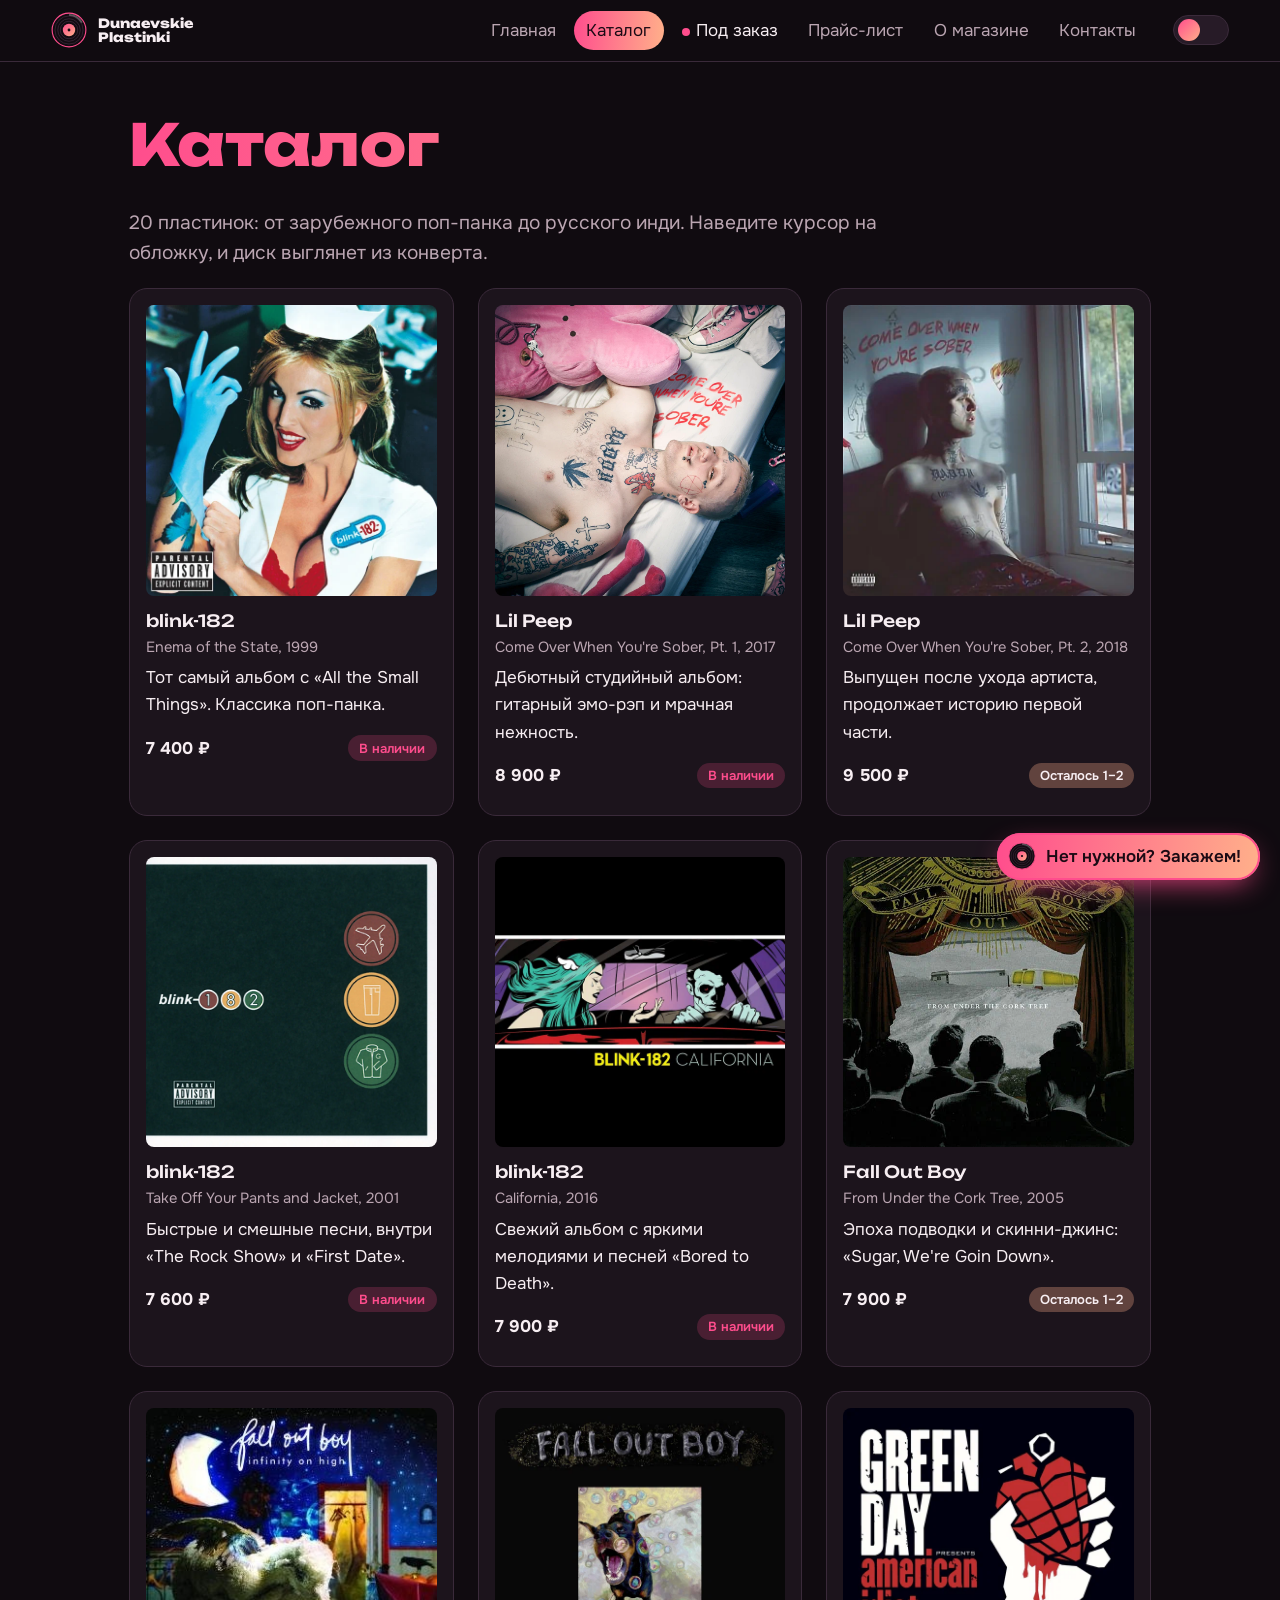
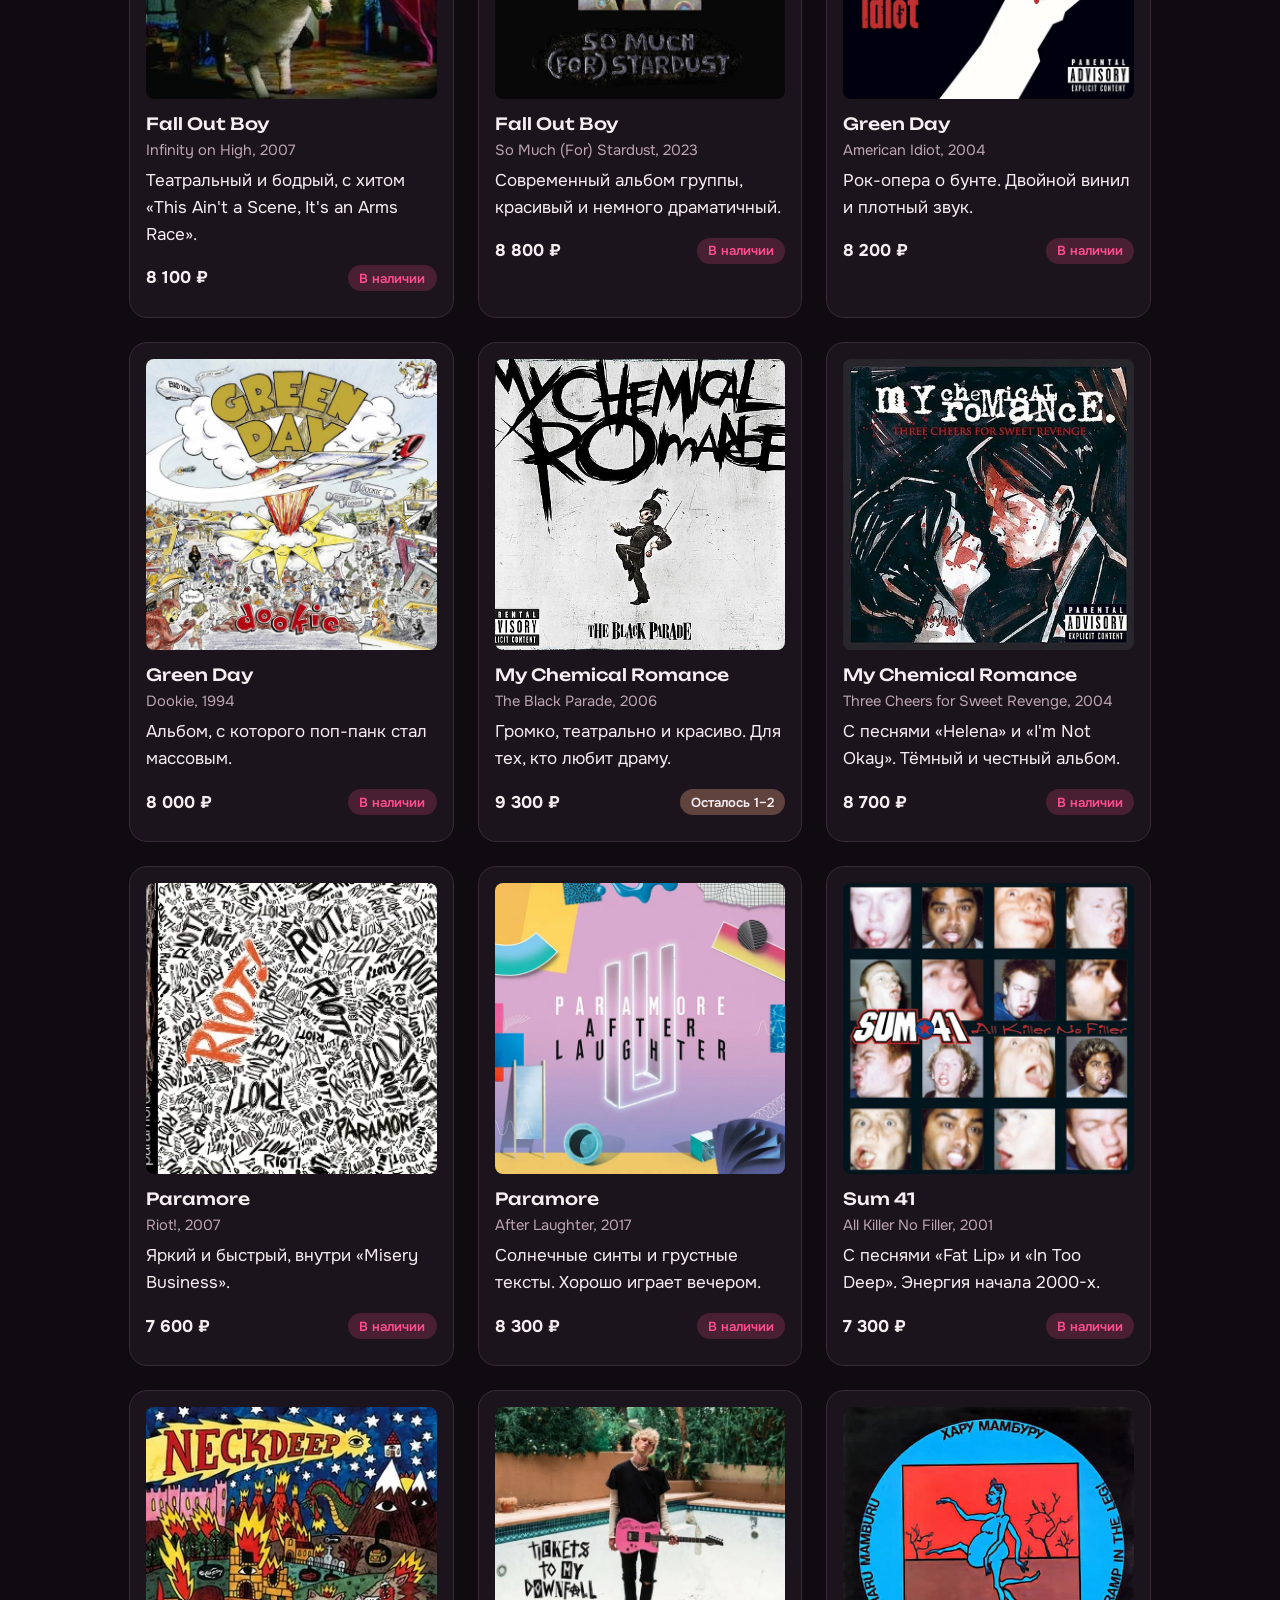
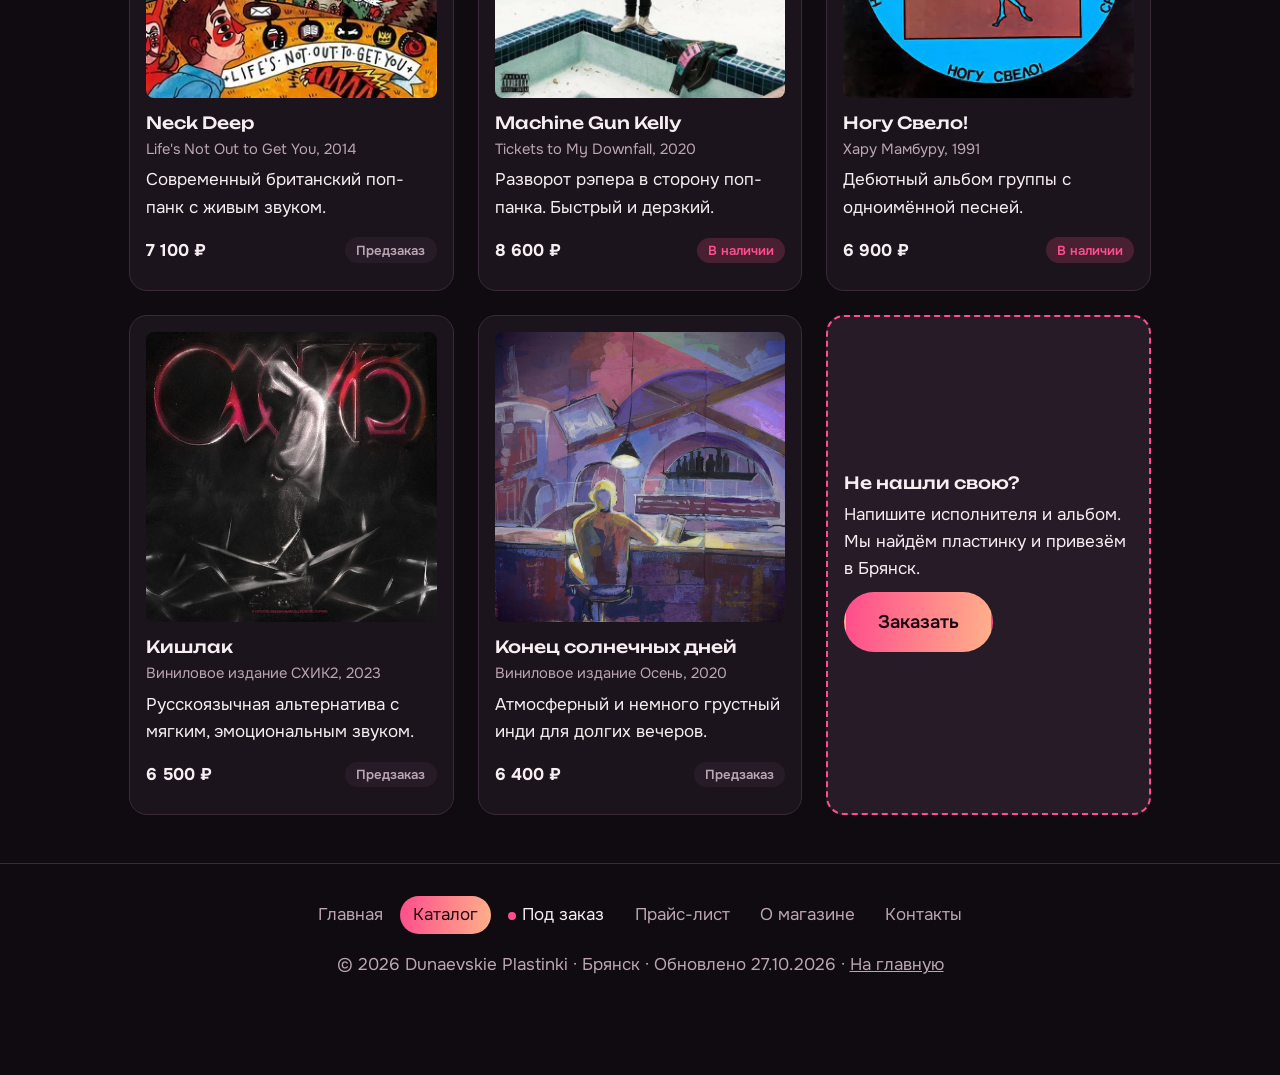
==== index.html @ 190e598a "первый" ====
<!DOCTYPE html>
<html lang="ru">
<head>
    <meta charset="UTF-8">
    <meta name="viewport" content="width=device-width, initial-scale=1.0">
    <title>Каталог · Dunaevskie Plastinki</title>
    <meta name="description" content="Dunaevskie Plastinki: магазин виниловых пластинок в Брянске. Поп-панк, эмо, русский рок и инди. Достанем любую пластинку под заказ.">
    <link rel="icon" href="favicon.svg" type="image/svg+xml">
    <link rel="alternate icon" href="favicon.ico">
    <link rel="preconnect" href="https://fonts.googleapis.com">
    <link rel="preconnect" href="https://fonts.gstatic.com" crossorigin>
    <link href="https://fonts.googleapis.com/css2?family=Onest:wght@400;600&family=Unbounded:wght@500;800&display=swap" rel="stylesheet">
    <link rel="stylesheet" href="style.css">
</head>
<body>

    <!-- Шапка сайта -->
    <header class="header">
        <a class="logo" href="index.html">
            <img class="logo-disc" src="favicon.svg" alt="" width="36" height="36">
            <span>Dunaevskie<br>Plastinki</span>
        </a>
        <nav>
            <ul class="menu">
            <li><a href="index.html">Главная</a></li>
            <li><a href="catalog.html" aria-current="page">Каталог</a></li>
            <li class="hot"><a href="order.html">Под заказ</a></li>
            <li><a href="price.html">Прайс-лист</a></li>
            <li><a href="about.html">О магазине</a></li>
            <li><a href="contacts.html">Контакты</a></li>
            </ul>
        </nav>
        <!-- Переключатель темы (чистый CSS, без JavaScript) -->
        <div class="toggle" title="Сменить тему">
            <input type="checkbox" id="theme" aria-label="Светлая тема">
            <label for="theme"></label>
        </div>
    </header>

    <main>
        <section>
            <h1 class="grad">Каталог</h1>
            <p class="lead">20 пластинок: от зарубежного поп-панка до русского инди. Наведите курсор на обложку, и диск выглянет из конверта.</p>
            <div class="grid">
                
                                <!-- 1. ПЕРВАЯ КАРТОЧКА (blink-182) -->
                <article class="card">
                    <div class="cover-img">
                        <!-- Путь: папка images, файл blink182.webp -->
                        <img src="images/blink182.webp" alt="blink-182 — Enema of the State">
                    </div>
                    <h3>blink-182</h3>
                    <p class="album">Enema of the State, 1999</p>
                    <p>Тот самый альбом с «All the Small Things». Классика поп-панка.</p>
                    <p class="buy">
                        <strong>7 400 ₽</strong>
                        <span class="tag in">В наличии</span>
                    </p>
                </article>

                <!-- 2. ВТОРАЯ КАРТОЧКА (Lil Peep Pt.1) -->
                <article class="card">
                    <div class="cover-img">
                        <!-- ВНИМАНИЕ: здесь пробел и заглавная буква, как у вас в папке -->
                        <img src="images/Lil Peep1.webp" alt="Lil Peep — Come Over When You're Sober, Pt. 1">
                    </div>
                    <h3>Lil Peep</h3>
                    <p class="album">Come Over When You're Sober, Pt. 1, 2017</p>
                    <p>Дебютный студийный альбом: гитарный эмо-рэп и мрачная нежность.</p>
                    <p class="buy">
                        <strong>8 900 ₽</strong>
                        <span class="tag in">В наличии</span>
                    </p>
                </article>

                <!-- 3. ТРЕТЬЯ КАРТОЧКА (Lil Peep Pt.2) -->
                <article class="card">
                    <div class="cover-img">
                        <img src="images/lilpeep2.webp" alt="Lil Peep — Come Over When You're Sober, Pt. 2">
                    </div>
                    <h3>Lil Peep</h3>
                    <p class="album">Come Over When You're Sober, Pt. 2, 2018</p>
                    <p>Выпущен после ухода артиста, продолжает историю первой части.</p>
                    <p class="buy">
                        <strong>9 500 ₽</strong>
                        <span class="tag few">Осталось 1–2</span>
                    </p>
                </article>

                <!-- 4. ОСТАЛЬНЫЕ КАРТОЧКИ (Оставляем градиенты) -->
                <article class="card">
                    <div class="cover-img">
                        <img src="images/orig.webp" alt="blink-182 — Take Off Your Pants and Jacket">
                    </div>
                    <h3>blink-182</h3>
                    <p class="album">Take Off Your Pants and Jacket, 2001</p>
                    <p>Быстрые и смешные песни, внутри «The Rock Show» и «First Date».</p>
                    <p class="buy">
                        <strong>7 600 ₽</strong>
                        <span class="tag in">В наличии</span>
                    </p>
                </article>
                <article class="card">
                    <div class="cover-img">
                        <img src="images/hah.webp" alt="blink-182 — California">
                    </div>
                    <h3>blink-182</h3>
                    <p class="album">California, 2016</p>
                    <p>Свежий альбом с яркими мелодиями и песней «Bored to Death».</p>
                    <p class="buy">
                        <strong>7 900 ₽</strong>
                        <span class="tag in">В наличии</span>
                    </p>
                </article>
                <article class="card">
                    <div class="cover-img">
                        <img src="images/haha.webp" alt="Fall Out Boy — From Under the Cork Tree">
                    </div>
                    <h3>Fall Out Boy</h3>
                    <p class="album">From Under the Cork Tree, 2005</p>
                    <p>Эпоха подводки и скинни-джинс: «Sugar, We're Goin Down».</p>
                    <p class="buy">
                        <strong>7 900 ₽</strong>
                        <span class="tag few">Осталось 1–2</span>
                    </p>
                </article>
                <article class="card">
                    <div class="cover-img">
                        <img src="images/Fall_Out_Boy_-_Infinity_On_High.jpg" alt="Fall Out Boy — Infinity on High">
                    </div>
                    <h3>Fall Out Boy</h3>
                    <p class="album">Infinity on High, 2007</p>
                    <p>Театральный и бодрый, с хитом «This Ain't a Scene, It's an Arms Race».</p>
                    <p class="buy">
                        <strong>8 100 ₽</strong>
                        <span class="tag in">В наличии</span>
                    </p>
                </article>
                <article class="card">
                    <div class="cover-img">
                        <img src="images/hahah.webp" alt="Fall Out Boy — So Much (For) Stardust">
                    </div>
                    <h3>Fall Out Boy</h3>
                    <p class="album">So Much (For) Stardust, 2023</p>
                    <p>Современный альбом группы, красивый и немного драматичный.</p>
                    <p class="buy">
                        <strong>8 800 ₽</strong>
                        <span class="tag in">В наличии</span>
                    </p>
                </article>
                <article class="card">
                    <div class="cover-img">
                        <img src="images/hahaha.webp" alt="Green Day — American Idiot">
                    </div>
                    <h3>Green Day</h3>
                    <p class="album">American Idiot, 2004</p>
                    <p>Рок-опера о бунте. Двойной винил и плотный звук.</p>
                    <p class="buy">
                        <strong>8 200 ₽</strong>
                        <span class="tag in">В наличии</span>
                    </p>
                </article>
                <article class="card">
                    <div class="cover-img">
                        <img src="images/hahahah.webp" alt="Green Day — Dookie">
                    </div>
                    <h3>Green Day</h3>
                    <p class="album">Dookie, 1994</p>
                    <p>Альбом, с которого поп-панк стал массовым.</p>
                    <p class="buy">
                        <strong>8 000 ₽</strong>
                        <span class="tag in">В наличии</span>
                    </p>
                </article>
                <article class="card">
                    <div class="cover-img">
                        <img src="images/111.webp" alt="My Chemical Romance — The Black Parade">
                    </div>
                    <h3>My Chemical Romance</h3>
                    <p class="album">The Black Parade, 2006</p>
                    <p>Громко, театрально и красиво. Для тех, кто любит драму.</p>
                    <p class="buy">
                        <strong>9 300 ₽</strong>
                        <span class="tag few">Осталось 1–2</span>
                    </p>
                </article>
                <article class="card">
                    <div class="cover-img">
                        <img src="images/222.webp" alt="My Chemical Romance — Three Cheers for Sweet Revenge">
                    </div>
                    <h3>My Chemical Romance</h3>
                    <p class="album">Three Cheers for Sweet Revenge, 2004</p>
                    <p>С песнями «Helena» и «I'm Not Okay». Тёмный и честный альбом.</p>
                    <p class="buy">
                        <strong>8 700 ₽</strong>
                        <span class="tag in">В наличии</span>
                    </p>
                </article>
                <article class="card">
                    <div class="cover-img">
                        <img src="images/333.webp" alt="Paramore — Riot!">
                    </div>
                    <h3>Paramore</h3>
                    <p class="album">Riot!, 2007</p>
                    <p>Яркий и быстрый, внутри «Misery Business».</p>
                    <p class="buy">
                        <strong>7 600 ₽</strong>
                        <span class="tag in">В наличии</span>
                    </p>
                </article>
                <article class="card">
                    <div class="cover-img">
                        <img src="images/444.webp" alt="Paramore — After Laughter">
                    </div>
                    <h3>Paramore</h3>
                    <p class="album">After Laughter, 2017</p>
                    <p>Солнечные синты и грустные тексты. Хорошо играет вечером.</p>
                    <p class="buy">
                        <strong>8 300 ₽</strong>
                        <span class="tag in">В наличии</span>
                    </p>
                </article>
                <article class="card">
                    <div class="cover-img">
                        <img src="images/555.webp" alt="Sum 41 — All Killer No Filler">
                    </div>
                    <h3>Sum 41</h3>
                    <p class="album">All Killer No Filler, 2001</p>
                    <p>С песнями «Fat Lip» и «In Too Deep». Энергия начала 2000-х.</p>
                    <p class="buy">
                        <strong>7 300 ₽</strong>
                        <span class="tag in">В наличии</span>
                    </p>
                </article>
                <article class="card">
                    <div class="cover-img">
                        <img src="images/777.webp" alt="Neck Deep — Life's Not Out to Get You">
                    </div>
                    <h3>Neck Deep</h3>
                    <p class="album">Life's Not Out to Get You, 2014</p>
                    <p>Современный британский поп-панк с живым звуком.</p>
                    <p class="buy">
                        <strong>7 100 ₽</strong>
                        <span class="tag pre">Предзаказ</span>
                    </p>
                </article>
                <article class="card">
                    <div class="cover-img">
                        <img src="images/666.webp" alt="Machine Gun Kelly — Tickets to My Downfall">
                    </div>
                    <h3>Machine Gun Kelly</h3>
                    <p class="album">Tickets to My Downfall, 2020</p>
                    <p>Разворот рэпера в сторону поп-панка. Быстрый и дерзкий.</p>
                    <p class="buy">
                        <strong>8 600 ₽</strong>
                        <span class="tag in">В наличии</span>
                    </p>
                </article>
                <article class="card">
                    <div class="cover-img">
                        <img src="images/888.webp" alt="Ногу Свело! — Хару Мамбуру">
                    </div>
                    <h3>Ногу Свело!</h3>
                    <p class="album">Хару Мамбуру, 1991</p>
                    <p>Дебютный альбом группы с одноимённой песней.</p>
                    <p class="buy">
                        <strong>6 900 ₽</strong>
                        <span class="tag in">В наличии</span>
                    </p>
                </article>
                <article class="card">
                    <div class="cover-img">
                        <img src="images/kishlak_-_shik2.jpg" alt="Кишлак — Виниловое издание">
                    </div>
                    <h3>Кишлак</h3>
                    <p class="album">Виниловое издание СХИК2, 2023</p>
                    <p>Русскоязычная альтернатива с мягким, эмоциональным звуком.</p>
                    <p class="buy">
                        <strong>6 500 ₽</strong>
                        <span class="tag pre">Предзаказ</span>
                    </p>
                </article>
                <article class="card">
                    <div class="cover-img">
                        <img src="images/осень.webp" alt="Конец солнечных дней — Виниловое издание">
                    </div>
                    <h3>Конец солнечных дней</h3>
                    <p class="album">Виниловое издание Осень, 2020</p>
                    <p>Атмосферный и немного грустный инди для долгих вечеров.</p>
                    <p class="buy">
                        <strong>6 400 ₽</strong>
                        <span class="tag pre">Предзаказ</span>
                    </p>
                </article>
                <!-- Карточка-приглашение заказать -->
                <article class="card card-order">
                    <h3>Не нашли свою?</h3>
                    <p>Напишите исполнителя и альбом. Мы найдём пластинку и привезём в Брянск.</p>
                    <p><a class="btn-big" href="order.html">Заказать</a></p>
                </article>
            </div>
        </section>
    </main>

    <!-- Подвал сайта -->
    <footer class="footer">
        <nav>
            <ul class="menu">
            <li><a href="index.html">Главная</a></li>
            <li><a href="catalog.html" aria-current="page">Каталог</a></li>
            <li class="hot"><a href="order.html">Под заказ</a></li>
            <li><a href="price.html">Прайс-лист</a></li>
            <li><a href="about.html">О магазине</a></li>
            <li><a href="contacts.html">Контакты</a></li>
            </ul>
        </nav>
        <p>© 2026 Dunaevskie Plastinki · Брянск · Обновлено 27.10.2026 · <a href="index.html">На главную</a></p>
    </footer>

    <!-- Плавающая кнопка: видна на каждой странице -->
    <a class="fab" href="order.html">
        <img src="favicon.svg" alt="" width="28" height="28">
        <span>Нет нужной? Закажем!</span>
    </a>

</body>
</html>
---- style.css ----
/* =====================================================
   Dunaevskie Plastinki — общие стили для всех страниц
   ===================================================== */

/* ---------- Цвета ---------- */
/* Тёмная тема (по умолчанию) */
body {
  --bg: #100b10;
  --surface: #1c141c;
  --surface2: #271b27;
  --text: #f7eef2;
  --muted: #bba6b2;
  --pink: #ff4d8d;
  --peach: #ffb08a;
  --line: #3a2a3a;
  --ink: #1b0a14;        /* тёмный текст на розово-персиковых кнопках */
}

/* Светлая тема: включается, когда нажат переключатель #theme */
body:has(#theme:checked) {
  --bg: #fff3ec;
  --surface: #ffffff;
  --surface2: #ffe3d6;
  --text: #2b1420;
  --muted: #7a5a68;
  --pink: #d9246b;
  --peach: #ff8a5c;
  --line: #f0cfc0;
}

/* ---------- Основа ---------- */
* {
  box-sizing: border-box;
}

body {
  margin: 0;
  background-color: var(--bg);
  color: var(--text);
  font: 400 17px/1.6 Onest, Arial, sans-serif;
  transition: background-color 0.4s, color 0.4s;
}

a {
  color: inherit;
}

h1, h2, h3 {
  font-family: Unbounded, Arial, sans-serif;
  line-height: 1.2;
}

h1 {
  font-size: clamp(2rem, 6vw, 3.6rem);
  font-weight: 800;
  margin: 0 0 0.5em;
}

h2 {
  font-size: clamp(1.4rem, 3vw, 2rem);
  font-weight: 500;
  margin: 0 0 1em;
}

h3 {
  font-size: 1.05rem;
  font-weight: 500;
  margin: 0.8em 0 0.2em;
}

main {
  max-width: 1150px;
  margin: 0 auto;
  padding: 0 5vw;
}

section {
  padding: 3rem 0;
}

.lead {
  font-size: 1.2rem;
  color: var(--muted);
  max-width: 60ch;
}

/* Заголовок с розово-персиковым градиентом */
.grad {
  background: linear-gradient(95deg, var(--pink), var(--peach));
  -webkit-background-clip: text;
  background-clip: text;
  color: transparent;
}

:focus-visible {
  outline: 3px solid var(--peach);
  outline-offset: 3px;
}

/* ---------- Шапка ---------- */
.header {
  position: sticky;
  top: 0;
  z-index: 5;
  display: flex;
  align-items: center;
  gap: 1.5rem;
  padding: 0.7rem 4vw;
  background-color: var(--bg);
  border-bottom: 1px solid var(--line);
}

.logo {
  display: flex;
  align-items: center;
  gap: 0.7rem;
  text-decoration: none;
  font-family: Unbounded, Arial, sans-serif;
  font-weight: 800;
  font-size: 0.8rem;
  line-height: 1.15;
}

.logo-disc {
  animation: spin 6s linear infinite;
}

/* ---------- Меню ---------- */
.header nav {
  margin-left: auto;
}

.menu {
  display: flex;
  flex-wrap: wrap;
  gap: 0.3rem;
  margin: 0;
  padding: 0;
  list-style: none;
}

.menu a {
  display: block;
  padding: 0.35rem 0.8rem;
  border-radius: 99px;
  color: var(--muted);
  text-decoration: none;
  transition: 0.25s;
}

.menu a:hover,
.menu a[aria-current] {
  color: var(--ink);
  background: linear-gradient(95deg, var(--pink), var(--peach));
}

/* Пункт «Под заказ» с мигающей точкой */
.menu .hot a {
  color: var(--text);
}

.menu .hot a::before {
  content: "";
  display: inline-block;
  width: 8px;
  height: 8px;
  margin-right: 6px;
  border-radius: 50%;
  background-color: var(--pink);
  animation: blink 1.2s ease-in-out infinite;
}

/* ---------- Переключатель темы ---------- */
.toggle {
  position: relative;
  width: 56px;
  height: 30px;
  flex: none;
}

.toggle input {
  position: absolute;
  top: 0;
  left: 0;
  width: 100%;
  height: 100%;
  margin: 0;
  z-index: 2;
  opacity: 0;
  cursor: pointer;
}

.toggle label {
  position: absolute;
  top: 0;
  right: 0;
  bottom: 0;
  left: 0;
  border-radius: 99px;
  background-color: var(--surface2);
  border: 1px solid var(--line);
}

.toggle label::after {
  content: "";
  position: absolute;
  top: 3px;
  left: 4px;
  width: 22px;
  height: 22px;
  border-radius: 50%;
  background: linear-gradient(135deg, var(--pink), var(--peach));
  transition: transform 0.35s cubic-bezier(0.5, 1.6, 0.5, 1);
}

.toggle input:checked + label::after {
  transform: translateX(24px);
}

.toggle input:focus-visible + label {
  outline: 3px solid var(--peach);
  outline-offset: 3px;
}

/* ---------- Кнопки ---------- */
.btn,
.btn-big,
.btn-line {
  position: relative;
  display: inline-block;
  overflow: hidden;
  padding: 0.75rem 1.4rem;
  border: 2px solid transparent;
  border-radius: 99px;
  font: 600 1rem Onest, Arial, sans-serif;
  text-decoration: none;
  cursor: pointer;
  transition: transform 0.2s, box-shadow 0.2s;
}

.btn,
.btn-big {
  background: linear-gradient(95deg, var(--pink), var(--peach));
  color: var(--ink);
}

.btn:hover,
.btn-big:hover {
  transform: translateY(-3px) rotate(-1deg);
  box-shadow: 0 10px 25px -8px var(--pink);
}

.btn:active,
.btn-big:active {
  transform: scale(0.94);
}

.btn.ghost {
  background: none;
  border-color: var(--pink);
  color: var(--text);
}

/* Большая кнопка: блик пробегает по ней */
.btn-big {
  padding: 1rem 2rem;
  font-size: 1.15rem;
}

.btn-big::after {
  content: "";
  position: absolute;
  top: 0;
  left: -80%;
  width: 50%;
  height: 100%;
  background: linear-gradient(100deg, transparent, rgba(255, 255, 255, 0.7), transparent);
  transform: skewX(-20deg);
  animation: shine 3s ease-in-out infinite;
}

.btn-line {
  border-color: var(--ink);
  color: var(--ink);
}

.btn-line:hover {
  background-color: var(--ink);
  color: var(--peach);
  transform: translateY(-3px);
}

/* ---------- Первый экран ---------- */
.hero {
  display: grid;
  grid-template-columns: 1.1fr 0.9fr;
  gap: 2rem;
  align-items: center;
  min-height: 75vh;
}

.record-wrap {
  display: grid;
  place-items: center;
}

/* Крутящаяся пластинка, нарисованная на CSS */
.record {
  position: relative;
  display: grid;
  place-items: center;
  width: min(80vw, 420px);
  aspect-ratio: 1;
  border-radius: 50%;
  background: repeating-radial-gradient(circle, #0b0709 0 3px, #1c1219 4px 5px);
  box-shadow: 0 30px 80px -20px var(--pink);
  animation: spin 8s linear infinite;
}

/* Блики на пластинке */
.record::before {
  content: "";
  position: absolute;
  top: 0;
  right: 0;
  bottom: 0;
  left: 0;
  border-radius: 50%;
  background: conic-gradient(transparent 0 20%, rgba(255, 255, 255, 0.18) 25%, transparent 30% 70%, rgba(255, 255, 255, 0.18) 75%, transparent 80%);
}

/* Этикетка в центре */
.record span {
  position: relative;
  display: grid;
  place-items: center;
  width: 34%;
  aspect-ratio: 1;
  border-radius: 50%;
  background: linear-gradient(135deg, var(--pink), var(--peach));
  color: var(--ink);
  font: 800 0.95rem/1.1 Unbounded, Arial, sans-serif;
  text-align: center;
}

.record span::after {
  content: "";
  position: absolute;
  width: 9%;
  aspect-ratio: 1;
  border-radius: 50%;
  background-color: #0b0709;
}

/* ---------- Бегущая строка ---------- */
.ticker {
  overflow: hidden;
  margin: 0 -5vw;
  padding: 0.9rem 0;
  border-top: 1px solid var(--line);
  border-bottom: 1px solid var(--line);
}

.ticker div {
  display: flex;
  width: max-content;
  animation: slide 30s linear infinite;
}

.ticker:hover div {
  animation-play-state: paused;
}

.ticker span {
  padding: 0 1.5rem;
  font: 800 1.4rem Unbounded, Arial, sans-serif;
  white-space: nowrap;
  color: transparent;
  -webkit-text-stroke: 1px var(--pink);
}

/* ---------- Блок «Закажи любую пластинку» ---------- */
.wanted {
  position: relative;
  overflow: hidden;
  margin: 3rem 0;
  padding: 3rem 2.5rem;
  border-radius: 28px;
  background: linear-gradient(120deg, var(--pink), var(--peach), #ff6f91, var(--pink));
  background-size: 300% 300%;
  color: var(--ink);
  animation: flow 8s ease infinite;
}

/* Две плавающие пластинки на фоне */
.wanted::before,
.wanted::after {
  content: "";
  position: absolute;
  border-radius: 50%;
  background: radial-gradient(circle, var(--peach) 0 14%, #0b0709 15% 100%);
  opacity: 0.85;
}

.wanted::before {
  top: -60px;
  right: -40px;
  width: 260px;
  height: 260px;
  animation: spin 7s linear infinite, float 5s ease-in-out infinite;
}

.wanted::after {
  right: 18%;
  bottom: -90px;
  width: 170px;
  height: 170px;
  animation: spin 5s linear infinite reverse, float 6s ease-in-out infinite reverse;
}

.wanted > * {
  position: relative;
  z-index: 1;
}

.wanted h2 {
  font-size: clamp(1.8rem, 5vw, 3rem);
  font-weight: 800;
  margin-bottom: 0.6em;
}

.wanted-line {
  margin: 0;
  font-weight: 600;
}

/* Меняющийся текст: слова сменяют друг друга */
.rotator {
  height: 1.5em;
  overflow: hidden;
  margin-bottom: 1.5rem;
  font: 800 clamp(1.1rem, 3vw, 1.6rem)/1.5 Unbounded, Arial, sans-serif;
}

.rotator ul {
  margin: 0;
  padding: 0;
  list-style: none;
  animation: rotate 12s ease-in-out infinite;
}

.rotator li {
  height: 1.5em;
  white-space: nowrap;
}

.wanted-buttons {
  display: flex;
  flex-wrap: wrap;
  gap: 1rem;
}

.wanted .btn-big {
  background: var(--ink);
  color: var(--peach);
  animation: wiggle 4s ease-in-out infinite;
}

/* Быстрые кнопки-подсказки */
.quick {
  display: flex;
  flex-wrap: wrap;
  gap: 0.6rem;
  margin: 1.5rem 0 0;
  padding: 0;
  list-style: none;
}

.quick a {
  display: block;
  padding: 0.4rem 1rem;
  border: 2px solid var(--ink);
  border-radius: 99px;
  font-weight: 600;
  text-decoration: none;
  transition: transform 0.2s, background-color 0.2s, color 0.2s;
}

.quick a:hover {
  background-color: var(--ink);
  color: var(--peach);
  transform: translateY(-4px) rotate(-3deg);
}

/* ---------- Карточки ---------- */
.grid {
  display: grid;
  grid-template-columns: repeat(auto-fill, minmax(260px, 1fr));
  gap: 1.5rem;
}

.box,
.card {
  padding: 1.4rem;
  border: 1px solid var(--line);
  border-radius: 18px;
  background-color: var(--surface);
}

.card {
  padding: 1rem 1rem 1.3rem;
  transition: transform 0.3s, border-color 0.3s;
}

.card:hover {
  transform: translateY(-6px) rotate(-0.6deg);
  border-color: var(--pink);
}

.card p {
  margin: 0.3rem 0;
}

.album {
  color: var(--muted);
  font-size: 0.92rem;
}

/* Обложка пластинки с диском, который выезжает */
.cover {
  position: relative;
  z-index: 1;
  display: flex;
  align-items: flex-end;
  aspect-ratio: 1;
  margin-right: 18%;
  padding: 0.8rem;
  border-radius: 10px;
  background: linear-gradient(145deg, var(--c1), var(--c2));
  color: #fff;
  font: 800 1.1rem/1.1 Unbounded, Arial, sans-serif;
  transition: transform 0.4s;
}

.cover span {
  text-shadow: 0 2px 10px rgba(0, 0, 0, 0.5);
}

.cover::after {
  content: "";
  position: absolute;
  z-index: -1;
  top: 6%;
  right: -24%;
  width: 88%;
  aspect-ratio: 1;
  border-radius: 50%;
  background: radial-gradient(circle, var(--c1) 0 12%, #0b0709 13% 100%);
  transform: translateX(-6%);
  transition: transform 0.45s;
}

.card:hover .cover {
  transform: translateX(-6px);
}

.card:hover .cover::after {
  transform: translateX(14%) rotate(180deg);
}

.buy {
  display: flex;
  justify-content: space-between;
  align-items: center;
  margin-top: 1rem !important;
}

/* Карточка «Не нашли свою?» */
.card-order {
  display: flex;
  flex-direction: column;
  justify-content: center;
  border: 2px dashed var(--pink);
  background: var(--surface2);
  animation: pulse-border 2s ease-in-out infinite;
}

/* ---------- Статусы наличия ---------- */
.tag {
  display: inline-block;
  padding: 0.15rem 0.7rem;
  border-radius: 99px;
  font-size: 0.82rem;
  font-weight: 600;
}

.in {
  background-color: rgba(255, 77, 141, 0.2);
  color: var(--pink);
}

.few {
  background-color: rgba(255, 176, 138, 0.3);
  color: var(--text);
}

.pre {
  background-color: var(--surface2);
  color: var(--muted);
}

/* ---------- О магазине ---------- */
.two {
  display: grid;
  grid-template-columns: 1fr 1fr;
  gap: 2.5rem;
  align-items: start;
}

.stats {
  display: grid;
  grid-template-columns: 1fr 1fr;
  gap: 1rem;
}

.stats strong {
  display: block;
  font: 800 1.7rem Unbounded, Arial, sans-serif;
  color: var(--pink);
}

.stats span {
  color: var(--muted);
}

/* ---------- Прайс-лист ---------- */
.scroll {
  overflow-x: auto;
  border: 1px solid var(--line);
  border-radius: 14px;
}

table {
  width: 100%;
  min-width: 700px;
  border-collapse: collapse;
  background-color: var(--surface);
}

th {
  background: linear-gradient(95deg, var(--pink), var(--peach));
  color: var(--ink);
  font: 500 0.85rem Unbounded, Arial, sans-serif;
  text-align: left;
}

th,
td {
  padding: 0.8rem 1rem;
  border-bottom: 1px solid var(--line);
}

tbody tr:hover {
  background-color: var(--surface2);
}

td.price {
  font-weight: 600;
  white-space: nowrap;
}

td.in,
td.few,
td.pre {
  font-weight: 600;
}

.legend {
  margin-top: 1rem;
}

/* ---------- Страница заказа ---------- */
.steps {
  display: grid;
  grid-template-columns: repeat(auto-fit, minmax(240px, 1fr));
  gap: 1.5rem;
  margin: 2rem 0 0;
  padding: 0;
  list-style: none;
  counter-reset: step;
}

.steps li {
  position: relative;
  padding: 1.4rem 1.4rem 1.4rem 4.2rem;
  border: 1px solid var(--line);
  border-radius: 18px;
  background-color: var(--surface);
  counter-increment: step;
  transition: transform 0.3s;
}

.steps li:hover {
  transform: translateY(-5px);
}

.steps li::before {
  content: counter(step);
  position: absolute;
  top: 1.3rem;
  left: 1.2rem;
  display: grid;
  place-items: center;
  width: 2.2rem;
  height: 2.2rem;
  border-radius: 50%;
  background: linear-gradient(135deg, var(--pink), var(--peach));
  color: var(--ink);
  font: 800 1rem Unbounded, Arial, sans-serif;
}

.steps h3 {
  margin-top: 0;
}

.order-form {
  display: grid;
  gap: 1.2rem;
  max-width: 640px;
}

label {
  display: grid;
  gap: 0.3rem;
  font-weight: 600;
}

input[type="text"],
textarea {
  padding: 0.8rem 1rem;
  border: 1px solid var(--line);
  border-radius: 12px;
  background-color: var(--surface);
  color: var(--text);
  font: inherit;
  transition: border-color 0.2s, box-shadow 0.2s;
}

input[type="text"]:focus,
textarea:focus {
  outline: none;
  border-color: var(--pink);
  box-shadow: 0 0 0 4px rgba(255, 77, 141, 0.25);
}

/* Выбор издания: кнопки-переключатели */
.chips {
  display: flex;
  flex-wrap: wrap;
  gap: 0.6rem;
  margin: 0;
  padding: 0;
  border: 0;
}

.chips legend {
  margin-bottom: 0.4rem;
  padding: 0;
  font-weight: 600;
}

.chips input {
  position: absolute;
  opacity: 0;
}

.chips label {
  padding: 0.5rem 1.1rem;
  border: 2px solid var(--pink);
  border-radius: 99px;
  cursor: pointer;
  transition: transform 0.2s, background-color 0.2s;
}

.chips label:hover {
  transform: translateY(-3px) rotate(-2deg);
}

.chips input:checked + label {
  background: linear-gradient(95deg, var(--pink), var(--peach));
  border-color: transparent;
  color: var(--ink);
  transform: scale(1.06);
}

.chips input:focus-visible + label {
  outline: 3px solid var(--peach);
  outline-offset: 3px;
}

.order-form .btn-big {
  justify-self: start;
}

/* ---------- Карта ---------- */
.map iframe {
  width: 100%;
  height: 420px;
  border: 0;
  border-radius: 18px;
}

/* В тёмной теме затемняем карту */
body:not(:has(#theme:checked)) .map iframe {
  filter: invert(0.92) hue-rotate(180deg) saturate(0.7);
}

/* ---------- Плавающая кнопка заказа ---------- */
.fab {
  position: fixed;
  right: 20px;
  bottom: 20px;
  z-index: 10;
  display: flex;
  align-items: center;
  gap: 0.6rem;
  padding: 0.6rem 1.2rem 0.6rem 0.7rem;
  border-radius: 99px;
  background: linear-gradient(95deg, var(--pink), var(--peach));
  color: var(--ink);
  font-weight: 600;
  text-decoration: none;
  box-shadow: 0 10px 30px -10px var(--pink);
  animation: bounce 3s ease-in-out infinite;
}

.fab img {
  animation: spin 3s linear infinite;
}

/* Расходящееся кольцо вокруг кнопки */
.fab::before {
  content: "";
  position: absolute;
  top: 0;
  right: 0;
  bottom: 0;
  left: 0;
  border-radius: 99px;
  border: 2px solid var(--pink);
  animation: ring 2s ease-out infinite;
}

.fab:hover {
  animation-play-state: paused;
  transform: scale(1.08);
}

/* ---------- Подвал ---------- */
.footer {
  padding: 2rem 5vw 5rem;
  border-top: 1px solid var(--line);
  color: var(--muted);
  text-align: center;
}

.footer .menu {
  justify-content: center;
}

/* ---------- Анимации ---------- */
@keyframes spin {
  to { transform: rotate(360deg); }
}

@keyframes slide {
  to { transform: translateX(-50%); }
}

@keyframes blink {
  50% { opacity: 0.2; }
}

@keyframes flow {
  0%, 100% { background-position: 0% 50%; }
  50% { background-position: 100% 50%; }
}

@keyframes float {
  50% { margin-top: 20px; }
}

@keyframes rotate {
  0%, 20% { transform: translateY(0); }
  25%, 45% { transform: translateY(-1.5em); }
  50%, 70% { transform: translateY(-3em); }
  75%, 95% { transform: translateY(-4.5em); }
  100% { transform: translateY(-6em); }
}

@keyframes shine {
  0%, 60% { left: -80%; }
  100% { left: 130%; }
}

@keyframes wiggle {
  0%, 85%, 100% { transform: rotate(0); }
  88% { transform: rotate(-3deg); }
  92% { transform: rotate(3deg); }
  96% { transform: rotate(-2deg); }
}

@keyframes bounce {
  50% { transform: translateY(-8px); }
}

@keyframes ring {
  0% { transform: scale(1); opacity: 0.8; }
  100% { transform: scale(1.35, 1.8); opacity: 0; }
}

@keyframes pulse-border {
  50% { border-color: var(--peach); }
}

/* ---------- Телефоны и планшеты ---------- */
@media (max-width: 820px) {
  .hero,
  .two {
    grid-template-columns: 1fr;
  }

  .hero {
    min-height: 0;
    padding-top: 2rem;
  }

  .header {
    flex-wrap: wrap;
    gap: 0.6rem;
  }

  .header nav {
    order: 3;
    width: 100%;
    margin: 0;
  }

  .wanted {
    padding: 2rem 1.4rem;
  }

  .fab span {
    display: none;
  }

  .fab {
    padding: 0.7rem;
  }
}

/* Если у человека отключены анимации в системе */
@media (prefers-reduced-motion: reduce) {
  * {
    animation: none !important;
    transition: none !important;
  }
}
.cover-img {
    width: 100%;
    aspect-ratio: 1 / 1;
    overflow: hidden;
    border-radius: 8px;
    margin-bottom: 15px;
}

.cover-img img {
    width: 100%;
    height: 100%;
    object-fit: cover;
    transition: transform 0.3s ease;
}

.card:hover .cover-img img {
    transform: scale(1.05);
}
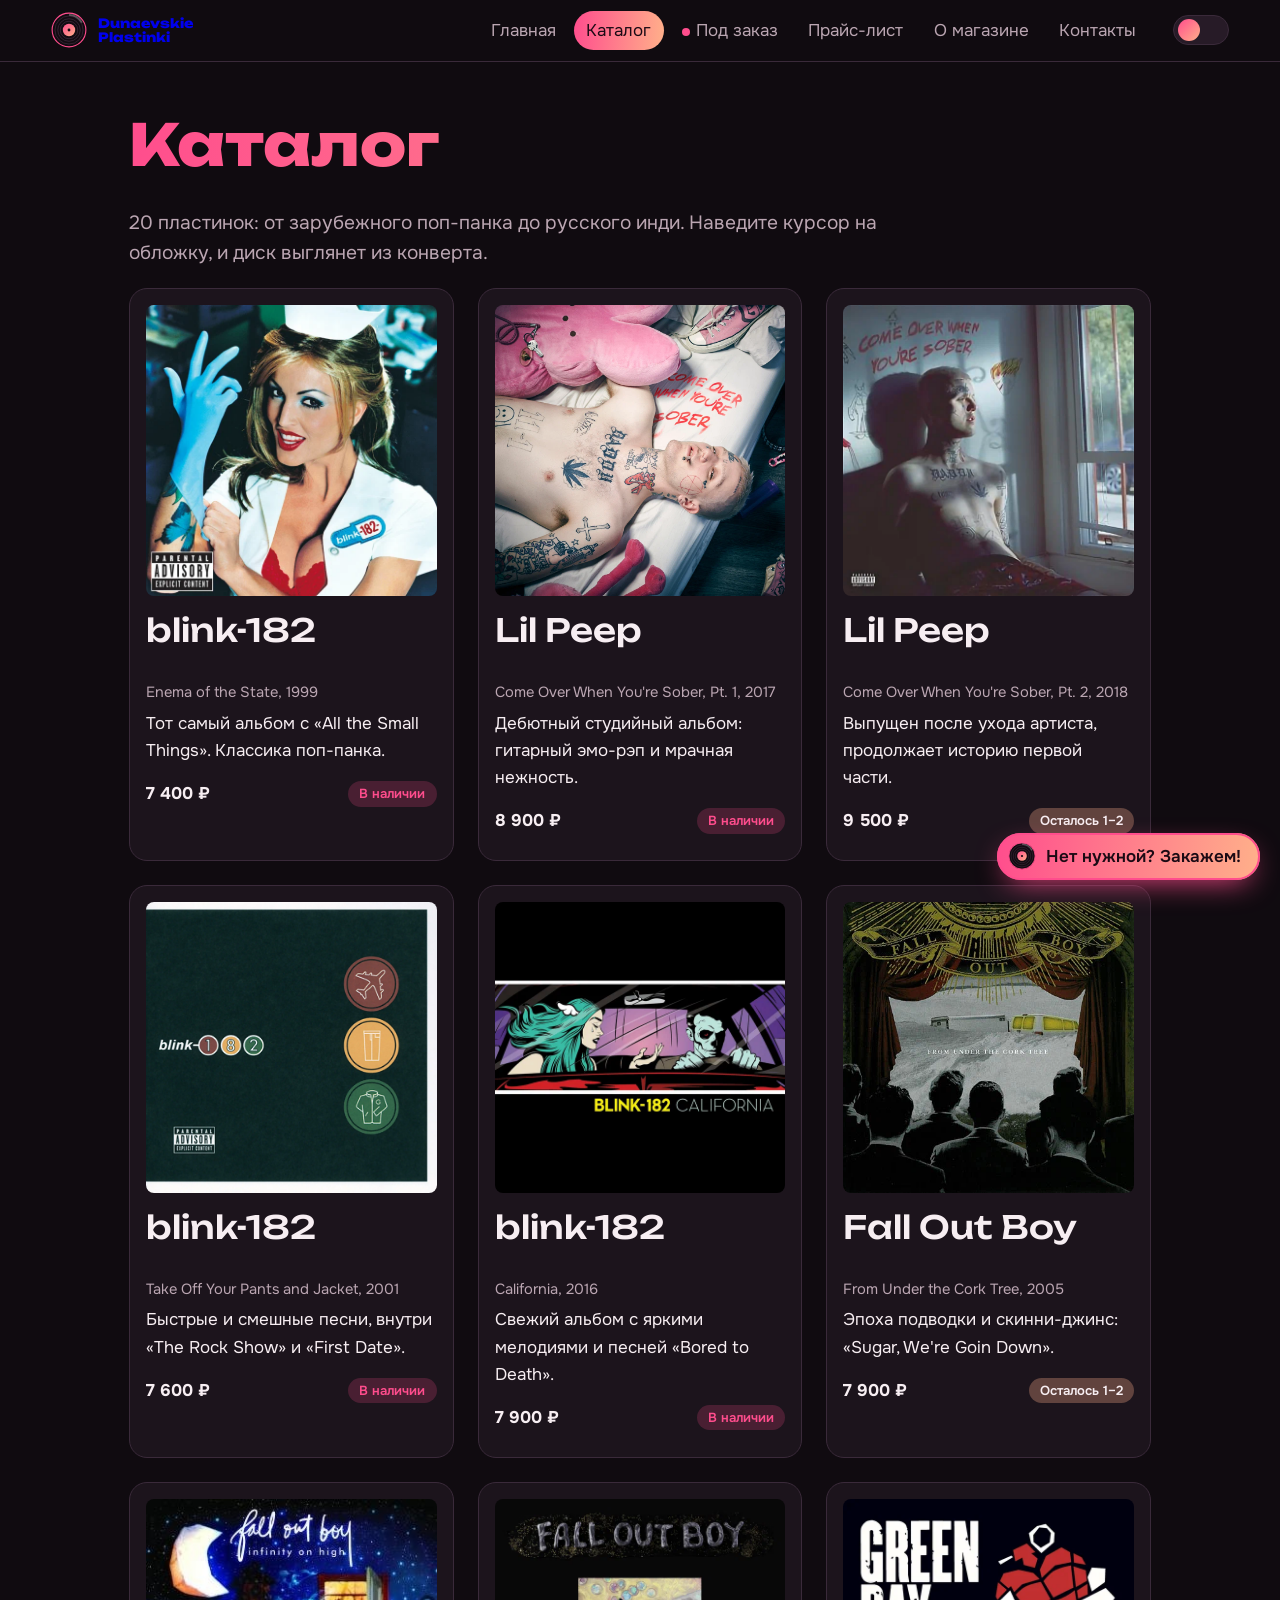
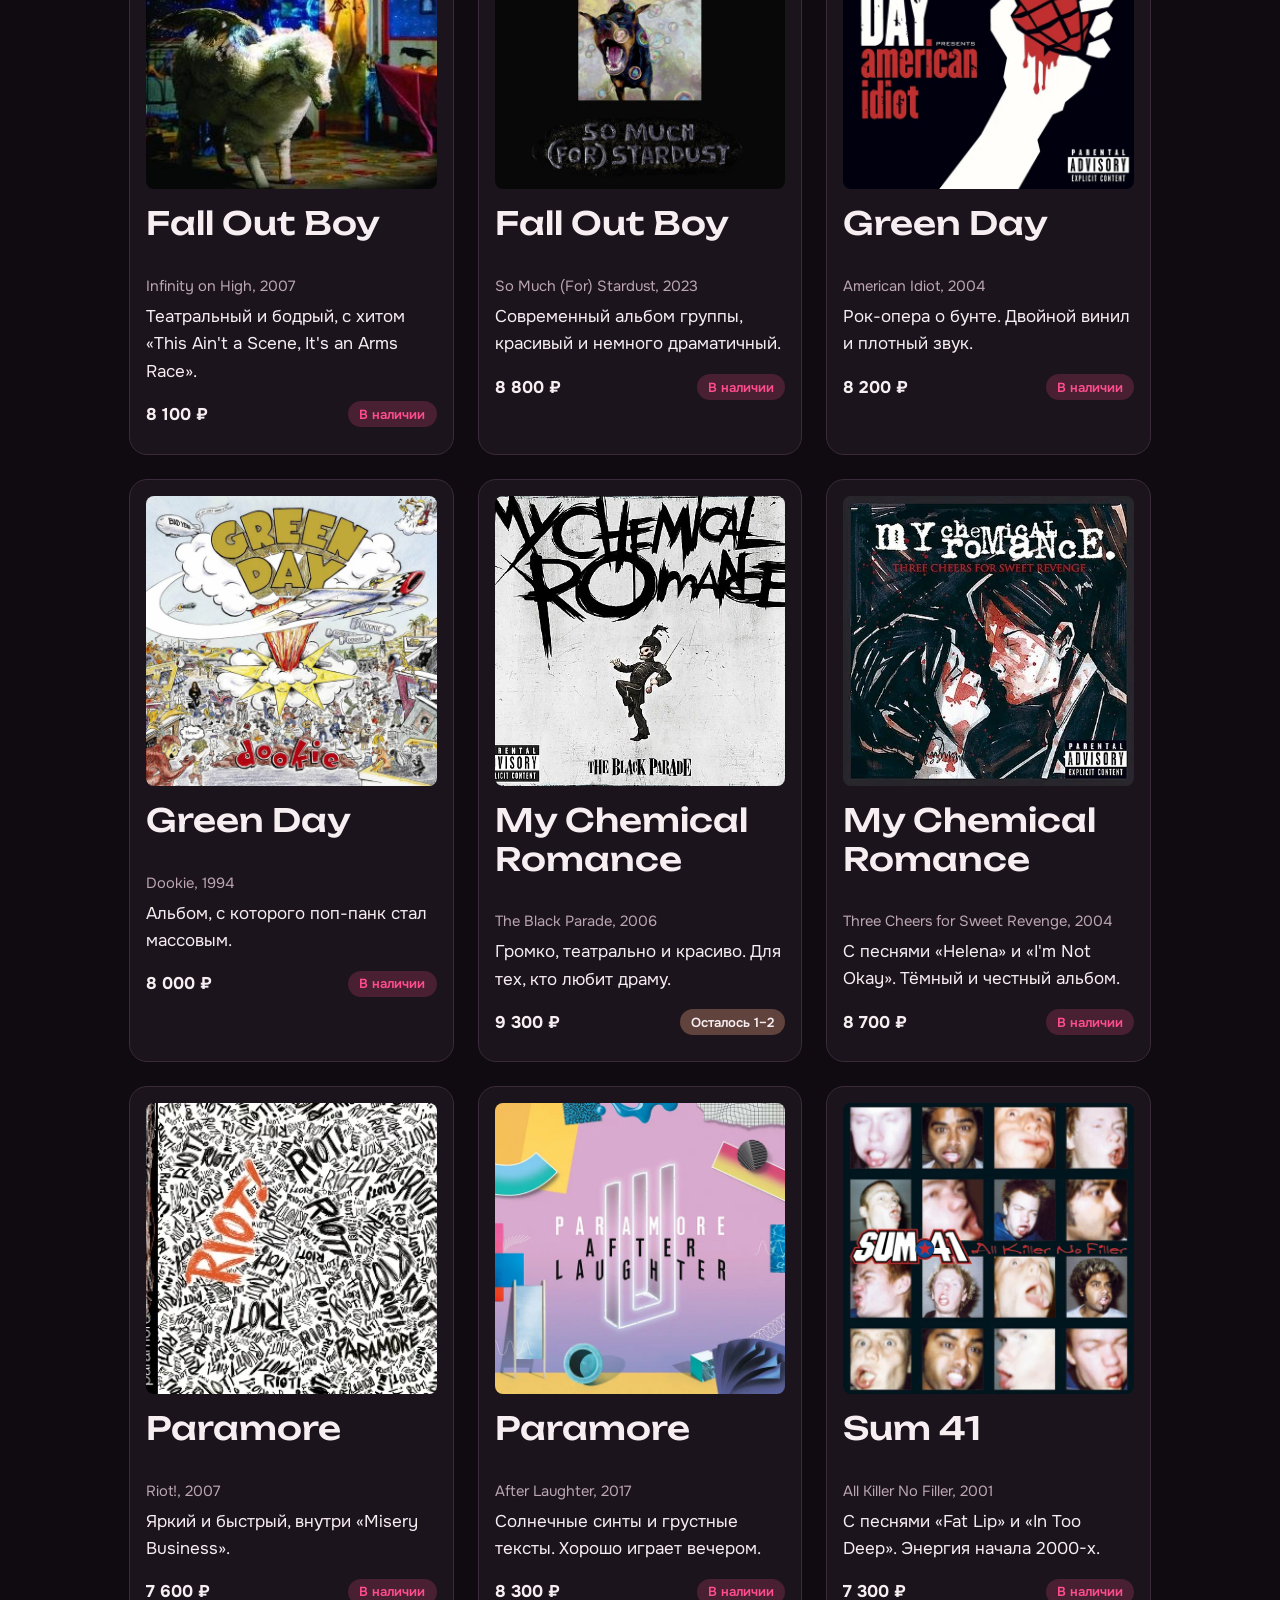
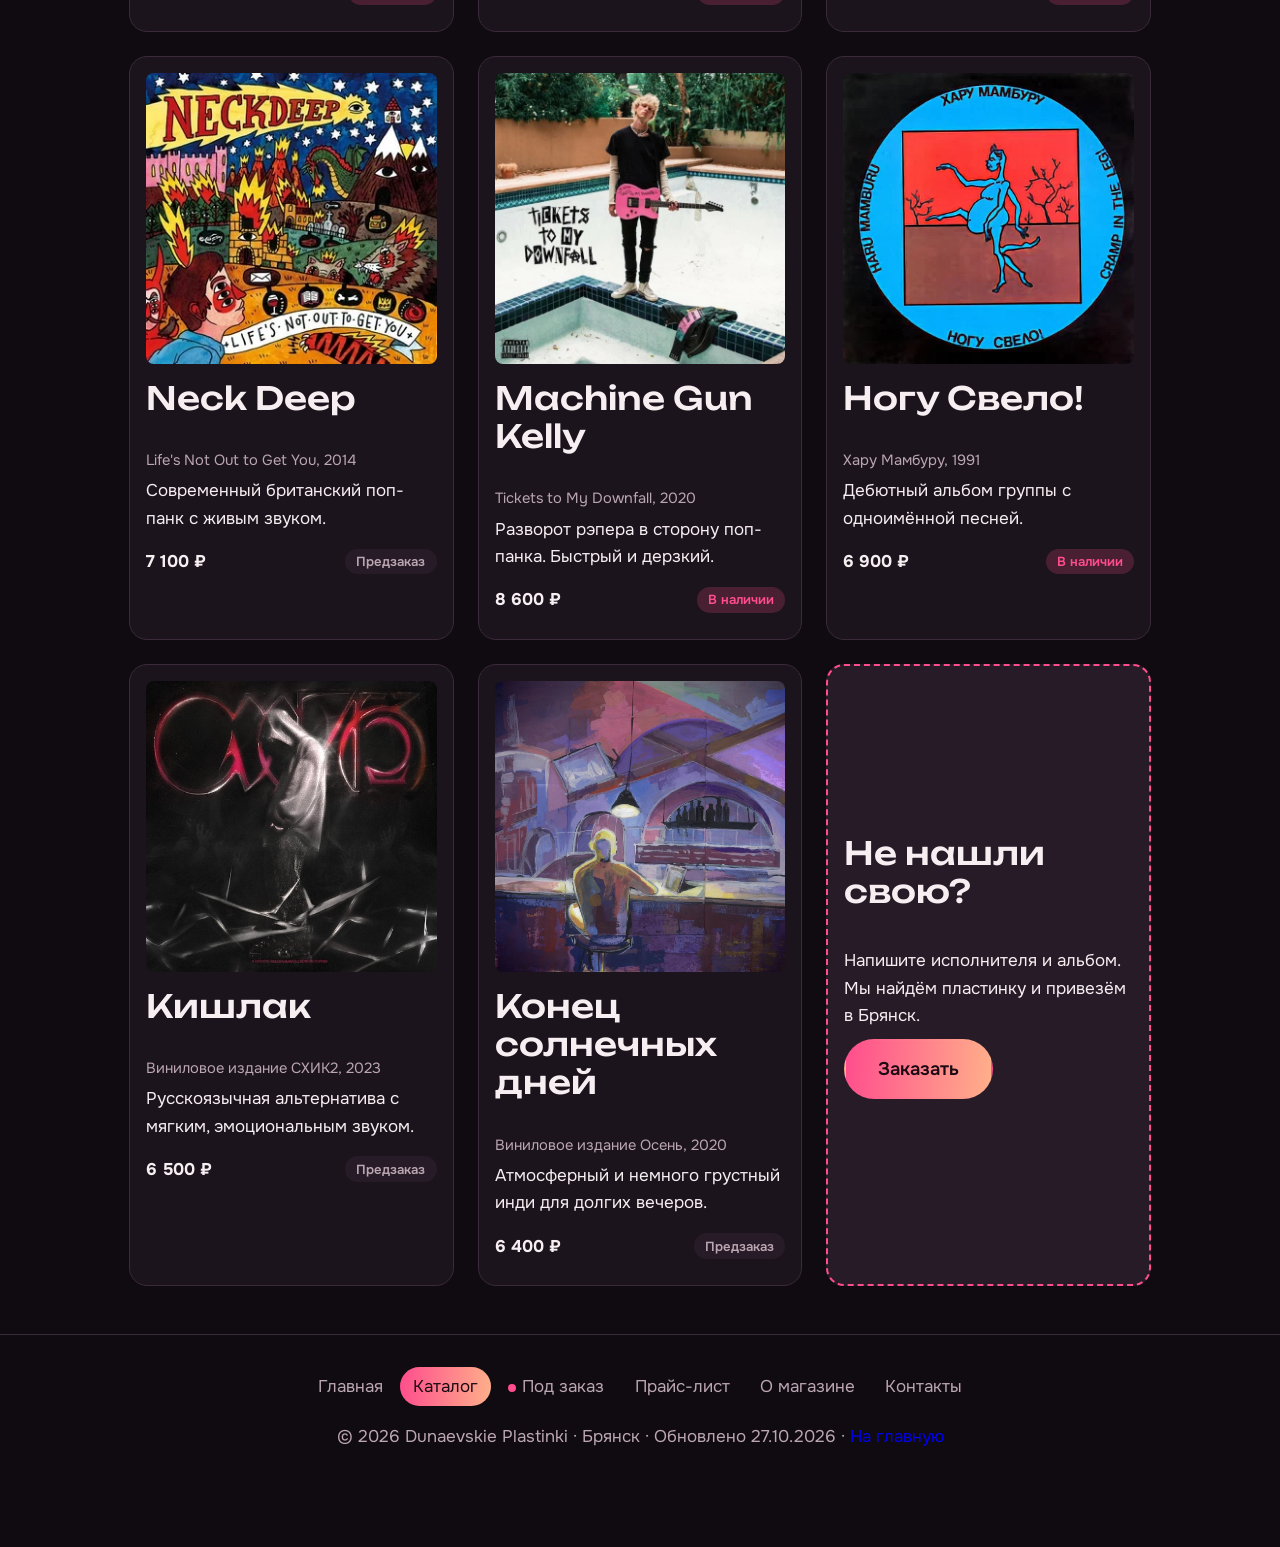
==== commit ab0080cf: "lab2_web" ====
--- a/index.html
+++ b/index.html
@@ -3,34 +3,32 @@
 <head>
     <meta charset="UTF-8">
     <meta name="viewport" content="width=device-width, initial-scale=1.0">
-    <title>Каталог · Dunaevskie Plastinki</title>
-    <meta name="description" content="Dunaevskie Plastinki: магазин виниловых пластинок в Брянске. Поп-панк, эмо, русский рок и инди. Достанем любую пластинку под заказ.">
+    <title>Каталог — Dunaevskie Plastinki</title>
+    <meta name="description" content="Магазин виниловых пластинок в Брянске. Поп-панк, эмо, рок и инди. Достанем любую пластинку под заказ.">
     <link rel="icon" href="favicon.svg" type="image/svg+xml">
     <link rel="alternate icon" href="favicon.ico">
     <link rel="preconnect" href="https://fonts.googleapis.com">
     <link rel="preconnect" href="https://fonts.gstatic.com" crossorigin>
     <link href="https://fonts.googleapis.com/css2?family=Onest:wght@400;600&family=Unbounded:wght@500;800&display=swap" rel="stylesheet">
-    <link rel="stylesheet" href="style.css">
+    <link rel="stylesheet" href="styles.css">
 </head>
 <body>
-
-    <!-- Шапка сайта -->
     <header class="header">
         <a class="logo" href="index.html">
-            <img class="logo-disc" src="favicon.svg" alt="" width="36" height="36">
+            <img class="logo-disc" src="favicon.svg" alt="Логотип" width="36" height="36">
             <span>Dunaevskie<br>Plastinki</span>
         </a>
-        <nav>
+        <nav aria-label="Главное меню">
             <ul class="menu">
-            <li><a href="index.html">Главная</a></li>
-            <li><a href="catalog.html" aria-current="page">Каталог</a></li>
-            <li class="hot"><a href="order.html">Под заказ</a></li>
-            <li><a href="price.html">Прайс-лист</a></li>
-            <li><a href="about.html">О магазине</a></li>
-            <li><a href="contacts.html">Контакты</a></li>
+                <li><a href="index.html">Главная</a></li>
+                <li><a href="catalog.html" aria-current="page">Каталог</a></li>
+                <li class="hot"><a href="order.html">Под заказ</a></li>
+                <li><a href="price.html">Прайс-лист</a></li>
+                <li><a href="about.html">О магазине</a></li>
+                <li><a href="contacts.html">Контакты</a></li>
             </ul>
         </nav>
-        <!-- Переключатель темы (чистый CSS, без JavaScript) -->
+        <!-- Переключатель темки (чистый CSS) -->
         <div class="toggle" title="Сменить тему">
             <input type="checkbox" id="theme" aria-label="Светлая тема">
             <label for="theme"></label>
@@ -41,15 +39,13 @@
         <section>
             <h1 class="grad">Каталог</h1>
             <p class="lead">20 пластинок: от зарубежного поп-панка до русского инди. Наведите курсор на обложку, и диск выглянет из конверта.</p>
+            
             <div class="grid">
-                
-                                <!-- 1. ПЕРВАЯ КАРТОЧКА (blink-182) -->
-                <article class="card">
-                    <div class="cover-img">
-                        <!-- Путь: папка images, файл blink182.webp -->
+                <article class="card">
+                    <div class="cover-img">
                         <img src="images/blink182.webp" alt="blink-182 — Enema of the State">
                     </div>
-                    <h3>blink-182</h3>
+                    <h2>blink-182</h2>
                     <p class="album">Enema of the State, 1999</p>
                     <p>Тот самый альбом с «All the Small Things». Классика поп-панка.</p>
                     <p class="buy">
@@ -58,13 +54,11 @@
                     </p>
                 </article>
 
-                <!-- 2. ВТОРАЯ КАРТОЧКА (Lil Peep Pt.1) -->
-                <article class="card">
-                    <div class="cover-img">
-                        <!-- ВНИМАНИЕ: здесь пробел и заглавная буква, как у вас в папке -->
-                        <img src="images/Lil Peep1.webp" alt="Lil Peep — Come Over When You're Sober, Pt. 1">
-                    </div>
-                    <h3>Lil Peep</h3>
+                <article class="card">
+                    <div class="cover-img">
+                        <img src="images/Lil_Peep1.webp" alt="Lil Peep — Come Over When You're Sober, Pt. 1">
+                    </div>
+                    <h2>Lil Peep</h2>
                     <p class="album">Come Over When You're Sober, Pt. 1, 2017</p>
                     <p>Дебютный студийный альбом: гитарный эмо-рэп и мрачная нежность.</p>
                     <p class="buy">
@@ -73,12 +67,11 @@
                     </p>
                 </article>
 
-                <!-- 3. ТРЕТЬЯ КАРТОЧКА (Lil Peep Pt.2) -->
                 <article class="card">
                     <div class="cover-img">
                         <img src="images/lilpeep2.webp" alt="Lil Peep — Come Over When You're Sober, Pt. 2">
                     </div>
-                    <h3>Lil Peep</h3>
+                    <h2>Lil Peep</h2>
                     <p class="album">Come Over When You're Sober, Pt. 2, 2018</p>
                     <p>Выпущен после ухода артиста, продолжает историю первой части.</p>
                     <p class="buy">
@@ -87,12 +80,11 @@
                     </p>
                 </article>
 
-                <!-- 4. ОСТАЛЬНЫЕ КАРТОЧКИ (Оставляем градиенты) -->
                 <article class="card">
                     <div class="cover-img">
                         <img src="images/orig.webp" alt="blink-182 — Take Off Your Pants and Jacket">
                     </div>
-                    <h3>blink-182</h3>
+                    <h2>blink-182</h2>
                     <p class="album">Take Off Your Pants and Jacket, 2001</p>
                     <p>Быстрые и смешные песни, внутри «The Rock Show» и «First Date».</p>
                     <p class="buy">
@@ -100,11 +92,12 @@
                         <span class="tag in">В наличии</span>
                     </p>
                 </article>
+
                 <article class="card">
                     <div class="cover-img">
                         <img src="images/hah.webp" alt="blink-182 — California">
                     </div>
-                    <h3>blink-182</h3>
+                    <h2>blink-182</h2>
                     <p class="album">California, 2016</p>
                     <p>Свежий альбом с яркими мелодиями и песней «Bored to Death».</p>
                     <p class="buy">
@@ -112,11 +105,12 @@
                         <span class="tag in">В наличии</span>
                     </p>
                 </article>
+
                 <article class="card">
                     <div class="cover-img">
                         <img src="images/haha.webp" alt="Fall Out Boy — From Under the Cork Tree">
                     </div>
-                    <h3>Fall Out Boy</h3>
+                    <h2>Fall Out Boy</h2>
                     <p class="album">From Under the Cork Tree, 2005</p>
                     <p>Эпоха подводки и скинни-джинс: «Sugar, We're Goin Down».</p>
                     <p class="buy">
@@ -124,11 +118,12 @@
                         <span class="tag few">Осталось 1–2</span>
                     </p>
                 </article>
+
                 <article class="card">
                     <div class="cover-img">
                         <img src="images/Fall_Out_Boy_-_Infinity_On_High.jpg" alt="Fall Out Boy — Infinity on High">
                     </div>
-                    <h3>Fall Out Boy</h3>
+                    <h2>Fall Out Boy</h2>
                     <p class="album">Infinity on High, 2007</p>
                     <p>Театральный и бодрый, с хитом «This Ain't a Scene, It's an Arms Race».</p>
                     <p class="buy">
@@ -136,11 +131,12 @@
                         <span class="tag in">В наличии</span>
                     </p>
                 </article>
+
                 <article class="card">
                     <div class="cover-img">
                         <img src="images/hahah.webp" alt="Fall Out Boy — So Much (For) Stardust">
                     </div>
-                    <h3>Fall Out Boy</h3>
+                    <h2>Fall Out Boy</h2>
                     <p class="album">So Much (For) Stardust, 2023</p>
                     <p>Современный альбом группы, красивый и немного драматичный.</p>
                     <p class="buy">
@@ -148,11 +144,12 @@
                         <span class="tag in">В наличии</span>
                     </p>
                 </article>
+
                 <article class="card">
                     <div class="cover-img">
                         <img src="images/hahaha.webp" alt="Green Day — American Idiot">
                     </div>
-                    <h3>Green Day</h3>
+                    <h2>Green Day</h2>
                     <p class="album">American Idiot, 2004</p>
                     <p>Рок-опера о бунте. Двойной винил и плотный звук.</p>
                     <p class="buy">
@@ -160,11 +157,12 @@
                         <span class="tag in">В наличии</span>
                     </p>
                 </article>
+
                 <article class="card">
                     <div class="cover-img">
                         <img src="images/hahahah.webp" alt="Green Day — Dookie">
                     </div>
-                    <h3>Green Day</h3>
+                    <h2>Green Day</h2>
                     <p class="album">Dookie, 1994</p>
                     <p>Альбом, с которого поп-панк стал массовым.</p>
                     <p class="buy">
@@ -172,11 +170,12 @@
                         <span class="tag in">В наличии</span>
                     </p>
                 </article>
+
                 <article class="card">
                     <div class="cover-img">
                         <img src="images/111.webp" alt="My Chemical Romance — The Black Parade">
                     </div>
-                    <h3>My Chemical Romance</h3>
+                    <h2>My Chemical Romance</h2>
                     <p class="album">The Black Parade, 2006</p>
                     <p>Громко, театрально и красиво. Для тех, кто любит драму.</p>
                     <p class="buy">
@@ -184,11 +183,12 @@
                         <span class="tag few">Осталось 1–2</span>
                     </p>
                 </article>
+
                 <article class="card">
                     <div class="cover-img">
                         <img src="images/222.webp" alt="My Chemical Romance — Three Cheers for Sweet Revenge">
                     </div>
-                    <h3>My Chemical Romance</h3>
+                    <h2>My Chemical Romance</h2>
                     <p class="album">Three Cheers for Sweet Revenge, 2004</p>
                     <p>С песнями «Helena» и «I'm Not Okay». Тёмный и честный альбом.</p>
                     <p class="buy">
@@ -196,11 +196,12 @@
                         <span class="tag in">В наличии</span>
                     </p>
                 </article>
+
                 <article class="card">
                     <div class="cover-img">
                         <img src="images/333.webp" alt="Paramore — Riot!">
                     </div>
-                    <h3>Paramore</h3>
+                    <h2>Paramore</h2>
                     <p class="album">Riot!, 2007</p>
                     <p>Яркий и быстрый, внутри «Misery Business».</p>
                     <p class="buy">
@@ -208,11 +209,12 @@
                         <span class="tag in">В наличии</span>
                     </p>
                 </article>
+
                 <article class="card">
                     <div class="cover-img">
                         <img src="images/444.webp" alt="Paramore — After Laughter">
                     </div>
-                    <h3>Paramore</h3>
+                    <h2>Paramore</h2>
                     <p class="album">After Laughter, 2017</p>
                     <p>Солнечные синты и грустные тексты. Хорошо играет вечером.</p>
                     <p class="buy">
@@ -220,11 +222,12 @@
                         <span class="tag in">В наличии</span>
                     </p>
                 </article>
+
                 <article class="card">
                     <div class="cover-img">
                         <img src="images/555.webp" alt="Sum 41 — All Killer No Filler">
                     </div>
-                    <h3>Sum 41</h3>
+                    <h2>Sum 41</h2>
                     <p class="album">All Killer No Filler, 2001</p>
                     <p>С песнями «Fat Lip» и «In Too Deep». Энергия начала 2000-х.</p>
                     <p class="buy">
@@ -232,11 +235,12 @@
                         <span class="tag in">В наличии</span>
                     </p>
                 </article>
+
                 <article class="card">
                     <div class="cover-img">
                         <img src="images/777.webp" alt="Neck Deep — Life's Not Out to Get You">
                     </div>
-                    <h3>Neck Deep</h3>
+                    <h2>Neck Deep</h2>
                     <p class="album">Life's Not Out to Get You, 2014</p>
                     <p>Современный британский поп-панк с живым звуком.</p>
                     <p class="buy">
@@ -244,11 +248,12 @@
                         <span class="tag pre">Предзаказ</span>
                     </p>
                 </article>
+
                 <article class="card">
                     <div class="cover-img">
                         <img src="images/666.webp" alt="Machine Gun Kelly — Tickets to My Downfall">
                     </div>
-                    <h3>Machine Gun Kelly</h3>
+                    <h2>Machine Gun Kelly</h2>
                     <p class="album">Tickets to My Downfall, 2020</p>
                     <p>Разворот рэпера в сторону поп-панка. Быстрый и дерзкий.</p>
                     <p class="buy">
@@ -256,11 +261,12 @@
                         <span class="tag in">В наличии</span>
                     </p>
                 </article>
+
                 <article class="card">
                     <div class="cover-img">
                         <img src="images/888.webp" alt="Ногу Свело! — Хару Мамбуру">
                     </div>
-                    <h3>Ногу Свело!</h3>
+                    <h2>Ногу Свело!</h2>
                     <p class="album">Хару Мамбуру, 1991</p>
                     <p>Дебютный альбом группы с одноимённой песней.</p>
                     <p class="buy">
@@ -268,11 +274,12 @@
                         <span class="tag in">В наличии</span>
                     </p>
                 </article>
+
                 <article class="card">
                     <div class="cover-img">
                         <img src="images/kishlak_-_shik2.jpg" alt="Кишлак — Виниловое издание">
                     </div>
-                    <h3>Кишлак</h3>
+                    <h2>Кишлак</h2>
                     <p class="album">Виниловое издание СХИК2, 2023</p>
                     <p>Русскоязычная альтернатива с мягким, эмоциональным звуком.</p>
                     <p class="buy">
@@ -280,11 +287,12 @@
                         <span class="tag pre">Предзаказ</span>
                     </p>
                 </article>
+
                 <article class="card">
                     <div class="cover-img">
                         <img src="images/осень.webp" alt="Конец солнечных дней — Виниловое издание">
                     </div>
-                    <h3>Конец солнечных дней</h3>
+                    <h2>Конец солнечных дней</h2>
                     <p class="album">Виниловое издание Осень, 2020</p>
                     <p>Атмосферный и немного грустный инди для долгих вечеров.</p>
                     <p class="buy">
@@ -292,9 +300,10 @@
                         <span class="tag pre">Предзаказ</span>
                     </p>
                 </article>
-                <!-- Карточка-приглашение заказать -->
+
+                <!-- Плашка, если ничего не нашли -->
                 <article class="card card-order">
-                    <h3>Не нашли свою?</h3>
+                    <h2>Не нашли свою?</h2>
                     <p>Напишите исполнителя и альбом. Мы найдём пластинку и привезём в Брянск.</p>
                     <p><a class="btn-big" href="order.html">Заказать</a></p>
                 </article>
@@ -302,24 +311,23 @@
         </section>
     </main>
 
-    <!-- Подвал сайта -->
     <footer class="footer">
-        <nav>
+        <nav aria-label="Меню в подвале">
             <ul class="menu">
-            <li><a href="index.html">Главная</a></li>
-            <li><a href="catalog.html" aria-current="page">Каталог</a></li>
-            <li class="hot"><a href="order.html">Под заказ</a></li>
-            <li><a href="price.html">Прайс-лист</a></li>
-            <li><a href="about.html">О магазине</a></li>
-            <li><a href="contacts.html">Контакты</a></li>
+                <li><a href="index.html">Главная</a></li>
+                <li><a href="catalog.html" aria-current="page">Каталог</a></li>
+                <li class="hot"><a href="order.html">Под заказ</a></li>
+                <li><a href="price.html">Прайс-лист</a></li>
+                <li><a href="about.html">О магазине</a></li>
+                <li><a href="contacts.html">Контакты</a></li>
             </ul>
         </nav>
         <p>© 2026 Dunaevskie Plastinki · Брянск · Обновлено 27.10.2026 · <a href="index.html">На главную</a></p>
     </footer>
 
-    <!-- Плавающая кнопка: видна на каждой странице -->
+    <!-- Плавающая кнопка заказа -->
     <a class="fab" href="order.html">
-        <img src="favicon.svg" alt="" width="28" height="28">
+        <img src="favicon.svg" alt="Иконка заказа" width="28" height="28">
         <span>Нет нужной? Закажем!</span>
     </a>
 
--- a/styles.css
+++ b/styles.css
@@ -0,0 +1,1000 @@
+/* =====================================================
+   Dunaevskie Plastinki — общие стили для всех страниц
+   ===================================================== */
+
+/* ---------- Цвета ---------- */
+body {
+  --bg: #100b10;
+  --surface: #1c141c;
+  --surface2: #271b27;
+  --text: #f7eef2;
+  --muted: #bba6b2;
+  --pink: #ff4d8d;
+  --peach: #ffb08a;
+  --line: #3a2a3a;
+  --ink: #1b0a14;
+}
+
+/* Светлая тема */
+body:has(#theme:checked) {
+  --bg: #fff3ec;
+  --surface: #ffffff;
+  --surface2: #ffe3d6;
+  --text: #2b1420;
+  --muted: #7a5a68;
+  --pink: #d9246b;
+  --peach: #ff8a5c;
+  --line: #f0cfc0;
+}
+
+/* ---------- Основа ---------- */
+* {
+  box-sizing: border-box;
+}
+
+body {
+  margin: 0;
+  background-color: var(--bg);
+  color: var(--text);
+  font: 400 17px/1.6 Onest, Arial, sans-serif;
+  transition: background-color 0.4s, color 0.4s;
+}
+
+h1, h2, h3 {
+  font-family: Unbounded, Arial, sans-serif;
+  line-height: 1.2;
+}
+
+h1 {
+  font-size: clamp(2rem, 6vw, 3.6rem);
+  font-weight: 800;
+  margin: 0 0 0.5em;
+}
+
+h2 {
+  font-size: clamp(1.4rem, 3vw, 2rem);
+  font-weight: 500;
+  margin: 0 0 1em;
+}
+
+h3 {
+  font-size: 1.05rem;
+  font-weight: 500;
+  margin: 0.8em 0 0.2em;
+}
+
+main {
+  max-width: 1150px;
+  margin: 0 auto;
+  padding: 0 5vw;
+}
+
+section {
+  padding: 3rem 0;
+}
+
+.lead {
+  font-size: 1.2rem;
+  color: var(--muted);
+  max-width: 60ch;
+}
+
+.grad {
+  background: linear-gradient(95deg, var(--pink), var(--peach));
+  -webkit-background-clip: text;
+  background-clip: text;
+  color: transparent;
+}
+
+:focus-visible {
+  outline: 3px solid var(--peach);
+  outline-offset: 3px;
+}
+
+/* ---------- Шапка ---------- */
+.header {
+  position: sticky;
+  top: 0;
+  z-index: 5;
+  display: flex;
+  align-items: center;
+  gap: 1.5rem;
+  padding: 0.7rem 4vw;
+  background-color: var(--bg);
+  border-bottom: 1px solid var(--line);
+}
+
+.logo {
+  display: flex;
+  align-items: center;
+  gap: 0.7rem;
+  text-decoration: none;
+  font-family: Unbounded, Arial, sans-serif;
+  font-weight: 800;
+  font-size: 0.8rem;
+  line-height: 1.15;
+}
+
+.logo-disc {
+  animation: spin 6s linear infinite;
+}
+
+/* ---------- Меню ---------- */
+.header nav {
+  margin-left: auto;
+}
+
+.menu {
+  display: flex;
+  flex-wrap: wrap;
+  gap: 0.3rem;
+  margin: 0;
+  padding: 0;
+  list-style: none;
+}
+
+/* Стили для пунктов меню заданы ниже в блоке ссылок, чтобы не дублировать */
+
+.menu .hot a {
+  color: var(--text);
+}
+
+.menu .hot a::before {
+  content: "";
+  display: inline-block;
+  width: 8px;
+  height: 8px;
+  margin-right: 6px;
+  border-radius: 50%;
+  background-color: var(--pink);
+  animation: blink 1.2s ease-in-out infinite;
+}
+
+/* ---------- Переключатель темы ---------- */
+.toggle {
+  position: relative;
+  width: 56px;
+  height: 30px;
+  flex: none;
+}
+
+.toggle input {
+  position: absolute;
+  top: 0;
+  left: 0;
+  width: 100%;
+  height: 100%;
+  margin: 0;
+  z-index: 2;
+  opacity: 0;
+  cursor: pointer;
+}
+
+.toggle label {
+  position: absolute;
+  top: 0;
+  right: 0;
+  bottom: 0;
+  left: 0;
+  border-radius: 99px;
+  background-color: var(--surface2);
+  border: 1px solid var(--line);
+}
+
+.toggle label::after {
+  content: "";
+  position: absolute;
+  top: 3px;
+  left: 4px;
+  width: 22px;
+  height: 22px;
+  border-radius: 50%;
+  background: linear-gradient(135deg, var(--pink), var(--peach));
+  transition: transform 0.35s cubic-bezier(0.5, 1.6, 0.5, 1);
+}
+
+.toggle input:checked + label::after {
+  transform: translateX(24px);
+}
+
+.toggle input:focus-visible + label {
+  outline: 3px solid var(--peach);
+  outline-offset: 3px;
+}
+
+/* ---------- Кнопки ---------- */
+.btn,
+.btn-big,
+.btn-line {
+  position: relative;
+  display: inline-block;
+  overflow: hidden;
+  padding: 0.75rem 1.4rem;
+  border: 2px solid transparent;
+  border-radius: 99px;
+  font: 600 1rem Onest, Arial, sans-serif;
+  text-decoration: none;
+  cursor: pointer;
+  transition: transform 0.2s, box-shadow 0.2s;
+}
+
+.btn,
+.btn-big {
+  background: linear-gradient(95deg, var(--pink), var(--peach));
+  color: var(--ink);
+}
+
+.btn:hover,
+.btn-big:hover {
+  transform: translateY(-3px) rotate(-1deg);
+  box-shadow: 0 10px 25px -8px var(--pink);
+}
+
+.btn:active,
+.btn-big:active {
+  transform: scale(0.94);
+}
+
+.btn.ghost {
+  background: none;
+  border-color: var(--pink);
+  color: var(--text);
+}
+
+.btn-big {
+  padding: 1rem 2rem;
+  font-size: 1.15rem;
+}
+
+.btn-big::after {
+  content: "";
+  position: absolute;
+  top: 0;
+  left: -80%;
+  width: 50%;
+  height: 100%;
+  background: linear-gradient(100deg, transparent, rgba(255, 255, 255, 0.7), transparent);
+  transform: skewX(-20deg);
+  animation: shine 3s ease-in-out infinite;
+}
+
+.btn-line {
+  border-color: var(--ink);
+  color: var(--ink);
+}
+
+.btn-line:hover {
+  background-color: var(--ink);
+  color: var(--peach);
+  transform: translateY(-3px);
+}
+
+/* ---------- Первый экран ---------- */
+.hero {
+  display: grid;
+  grid-template-columns: 1.1fr 0.9fr;
+  gap: 2rem;
+  align-items: center;
+  min-height: 75vh;
+}
+
+.record-wrap {
+  display: grid;
+  place-items: center;
+}
+
+.record {
+  position: relative;
+  display: grid;
+  place-items: center;
+  width: min(80vw, 420px);
+  aspect-ratio: 1;
+  border-radius: 50%;
+  background: repeating-radial-gradient(circle, #0b0709 0 3px, #1c1219 4px 5px);
+  box-shadow: 0 30px 80px -20px var(--pink);
+  animation: spin 8s linear infinite;
+}
+
+.record::before {
+  content: "";
+  position: absolute;
+  top: 0;
+  right: 0;
+  bottom: 0;
+  left: 0;
+  border-radius: 50%;
+  background: conic-gradient(transparent 0 20%, rgba(255, 255, 255, 0.18) 25%, transparent 30% 70%, rgba(255, 255, 255, 0.18) 75%, transparent 80%);
+}
+
+.record span {
+  position: relative;
+  display: grid;
+  place-items: center;
+  width: 34%;
+  aspect-ratio: 1;
+  border-radius: 50%;
+  background: linear-gradient(135deg, var(--pink), var(--peach));
+  color: var(--ink);
+  font: 800 0.95rem/1.1 Unbounded, Arial, sans-serif;
+  text-align: center;
+}
+
+.record span::after {
+  content: "";
+  position: absolute;
+  width: 9%;
+  aspect-ratio: 1;
+  border-radius: 50%;
+  background-color: #0b0709;
+}
+
+/* ---------- Бегущая строка ---------- */
+.ticker {
+  overflow: hidden;
+  margin: 0 -5vw;
+  padding: 0.9rem 0;
+  border-top: 1px solid var(--line);
+  border-bottom: 1px solid var(--line);
+}
+
+.ticker div {
+  display: flex;
+  width: max-content;
+  animation: slide 30s linear infinite;
+}
+
+.ticker:hover div {
+  animation-play-state: paused;
+}
+
+.ticker span {
+  padding: 0 1.5rem;
+  font: 800 1.4rem Unbounded, Arial, sans-serif;
+  white-space: nowrap;
+  color: transparent;
+  -webkit-text-stroke: 1px var(--pink);
+}
+
+/* ---------- Блок «Закажи любую пластинку» ---------- */
+.wanted {
+  position: relative;
+  overflow: hidden;
+  margin: 3rem 0;
+  padding: 3rem 2.5rem;
+  border-radius: 28px;
+  background: linear-gradient(120deg, var(--pink), var(--peach), #ff6f91, var(--pink));
+  background-size: 300% 300%;
+  color: var(--ink);
+  animation: flow 8s ease infinite;
+}
+
+.wanted::before,
+.wanted::after {
+  content: "";
+  position: absolute;
+  border-radius: 50%;
+  background: radial-gradient(circle, var(--peach) 0 14%, #0b0709 15% 100%);
+  opacity: 0.85;
+}
+
+.wanted::before {
+  top: -60px;
+  right: -40px;
+  width: 260px;
+  height: 260px;
+  animation: spin 7s linear infinite, float 5s ease-in-out infinite;
+}
+
+.wanted::after {
+  right: 18%;
+  bottom: -90px;
+  width: 170px;
+  height: 170px;
+  animation: spin 5s linear infinite reverse, float 6s ease-in-out infinite reverse;
+}
+
+.wanted > * {
+  position: relative;
+  z-index: 1;
+}
+
+.wanted h2 {
+  font-size: clamp(1.8rem, 5vw, 3rem);
+  font-weight: 800;
+  margin-bottom: 0.6em;
+}
+
+.wanted-line {
+  margin: 0;
+  font-weight: 600;
+}
+
+.rotator {
+  height: 1.5em;
+  overflow: hidden;
+  margin-bottom: 1.5rem;
+  font: 800 clamp(1.1rem, 3vw, 1.6rem)/1.5 Unbounded, Arial, sans-serif;
+}
+
+.rotator ul {
+  margin: 0;
+  padding: 0;
+  list-style: none;
+  animation: rotate 12s ease-in-out infinite;
+}
+
+.rotator li {
+  height: 1.5em;
+  white-space: nowrap;
+}
+
+.wanted-buttons {
+  display: flex;
+  flex-wrap: wrap;
+  gap: 1rem;
+}
+
+.wanted .btn-big {
+  background: var(--ink);
+  color: var(--peach);
+  animation: wiggle 4s ease-in-out infinite;
+}
+
+.quick {
+  display: flex;
+  flex-wrap: wrap;
+  gap: 0.6rem;
+  margin: 1.5rem 0 0;
+  padding: 0;
+  list-style: none;
+}
+
+.quick a {
+  display: block;
+  padding: 0.4rem 1rem;
+  border: 2px solid var(--ink);
+  border-radius: 99px;
+  font-weight: 600;
+  text-decoration: none;
+  transition: transform 0.2s, background-color 0.2s, color 0.2s;
+}
+
+.quick a:hover {
+  background-color: var(--ink);
+  color: var(--peach);
+  transform: translateY(-4px) rotate(-3deg);
+}
+
+/* ---------- Карточки ---------- */
+.grid {
+  display: grid;
+  grid-template-columns: repeat(auto-fill, minmax(260px, 1fr));
+  gap: 1.5rem;
+}
+
+.box,
+.card {
+  padding: 1.4rem;
+  border: 1px solid var(--line);
+  border-radius: 18px;
+  background-color: var(--surface);
+}
+
+.card {
+  padding: 1rem 1rem 1.3rem;
+  transition: transform 0.3s, border-color 0.3s;
+}
+
+.card:hover {
+  transform: translateY(-6px) rotate(-0.6deg);
+  border-color: var(--pink);
+}
+
+.card p {
+  margin: 0.3rem 0;
+}
+
+.album {
+  color: var(--muted);
+  font-size: 0.92rem;
+}
+
+.cover {
+  position: relative;
+  z-index: 1;
+  display: flex;
+  align-items: flex-end;
+  aspect-ratio: 1;
+  margin-right: 18%;
+  padding: 0.8rem;
+  border-radius: 10px;
+  background: linear-gradient(145deg, var(--c1), var(--c2));
+  color: #fff;
+  font: 800 1.1rem/1.1 Unbounded, Arial, sans-serif;
+  transition: transform 0.4s;
+}
+
+.cover span {
+  text-shadow: 0 2px 10px rgba(0, 0, 0, 0.5);
+}
+
+.cover::after {
+  content: "";
+  position: absolute;
+  z-index: -1;
+  top: 6%;
+  right: -24%;
+  width: 88%;
+  aspect-ratio: 1;
+  border-radius: 50%;
+  background: radial-gradient(circle, var(--c1) 0 12%, #0b0709 13% 100%);
+  transform: translateX(-6%);
+  transition: transform 0.45s;
+}
+
+.card:hover .cover {
+  transform: translateX(-6px);
+}
+
+.card:hover .cover::after {
+  transform: translateX(14%) rotate(180deg);
+}
+
+.buy {
+  display: flex;
+  justify-content: space-between;
+  align-items: center;
+  margin-top: 1rem !important;
+}
+
+.card-order {
+  display: flex;
+  flex-direction: column;
+  justify-content: center;
+  border: 2px dashed var(--pink);
+  background: var(--surface2);
+  animation: pulse-border 2s ease-in-out infinite;
+}
+
+/* ---------- Статусы наличия ---------- */
+.tag {
+  display: inline-block;
+  padding: 0.15rem 0.7rem;
+  border-radius: 99px;
+  font-size: 0.82rem;
+  font-weight: 600;
+}
+
+.in {
+  background-color: rgba(255, 77, 141, 0.2);
+  color: var(--pink);
+}
+
+.few {
+  background-color: rgba(255, 176, 138, 0.3);
+  color: var(--text);
+}
+
+.pre {
+  background-color: var(--surface2);
+  color: var(--muted);
+}
+
+/* ---------- О магазине ---------- */
+.two {
+  display: grid;
+  grid-template-columns: 1fr 1fr;
+  gap: 2.5rem;
+  align-items: start;
+}
+
+.stats {
+  display: grid;
+  grid-template-columns: 1fr 1fr;
+  gap: 1rem;
+}
+
+.stats strong {
+  display: block;
+  font: 800 1.7rem Unbounded, Arial, sans-serif;
+  color: var(--pink);
+}
+
+.stats span {
+  color: var(--muted);
+}
+
+/* ---------- Прайс-лист ---------- */
+.scroll {
+  overflow-x: auto;
+  border: 1px solid var(--line);
+  border-radius: 14px;
+}
+
+table {
+  width: 100%;
+  min-width: 700px;
+  border-collapse: collapse;
+  background-color: var(--surface);
+}
+
+th {
+  background: linear-gradient(95deg, var(--pink), var(--peach));
+  color: var(--ink);
+  font: 500 0.85rem Unbounded, Arial, sans-serif;
+  text-align: left;
+}
+
+th,
+td {
+  padding: 0.8rem 1rem;
+  border-bottom: 1px solid var(--line);
+}
+
+tbody tr:hover {
+  background-color: var(--surface2);
+}
+
+td.price {
+  font-weight: 600;
+  white-space: nowrap;
+}
+
+td.in,
+td.few,
+td.pre {
+  font-weight: 600;
+}
+
+.legend {
+  margin-top: 1rem;
+}
+
+/* ---------- Страница заказа ---------- */
+.steps {
+  display: grid;
+  grid-template-columns: repeat(auto-fit, minmax(240px, 1fr));
+  gap: 1.5rem;
+  margin: 2rem 0 0;
+  padding: 0;
+  list-style: none;
+  counter-reset: step;
+}
+
+.steps li {
+  position: relative;
+  padding: 1.4rem 1.4rem 1.4rem 4.2rem;
+  border: 1px solid var(--line);
+  border-radius: 18px;
+  background-color: var(--surface);
+  counter-increment: step;
+  transition: transform 0.3s;
+}
+
+.steps li:hover {
+  transform: translateY(-5px);
+}
+
+.steps li::before {
+  content: counter(step);
+  position: absolute;
+  top: 1.3rem;
+  left: 1.2rem;
+  display: grid;
+  place-items: center;
+  width: 2.2rem;
+  height: 2.2rem;
+  border-radius: 50%;
+  background: linear-gradient(135deg, var(--pink), var(--peach));
+  color: var(--ink);
+  font: 800 1rem Unbounded, Arial, sans-serif;
+}
+
+.steps h3 {
+  margin-top: 0;
+}
+
+.order-form {
+  display: grid;
+  gap: 1.2rem;
+  max-width: 640px;
+}
+
+label {
+  display: grid;
+  gap: 0.3rem;
+  font-weight: 600;
+}
+
+input[type="text"],
+textarea {
+  padding: 0.8rem 1rem;
+  border: 1px solid var(--line);
+  border-radius: 12px;
+  background-color: var(--surface);
+  color: var(--text);
+  font: inherit;
+  transition: border-color 0.2s, box-shadow 0.2s;
+}
+
+input[type="text"]:focus,
+textarea:focus {
+  outline: none;
+  border-color: var(--pink);
+  box-shadow: 0 0 0 4px rgba(255, 77, 141, 0.25);
+}
+
+.chips {
+  display: flex;
+  flex-wrap: wrap;
+  gap: 0.6rem;
+  margin: 0;
+  padding: 0;
+  border: 0;
+}
+
+.chips legend {
+  margin-bottom: 0.4rem;
+  padding: 0;
+  font-weight: 600;
+}
+
+.chips input {
+  position: absolute;
+  opacity: 0;
+}
+
+.chips label {
+  padding: 0.5rem 1.1rem;
+  border: 2px solid var(--pink);
+  border-radius: 99px;
+  cursor: pointer;
+  transition: transform 0.2s, background-color 0.2s;
+}
+
+.chips label:hover {
+  transform: translateY(-3px) rotate(-2deg);
+}
+
+.chips input:checked + label {
+  background: linear-gradient(95deg, var(--pink), var(--peach));
+  border-color: transparent;
+  color: var(--ink);
+  transform: scale(1.06);
+}
+
+.chips input:focus-visible + label {
+  outline: 3px solid var(--peach);
+  outline-offset: 3px;
+}
+
+.order-form .btn-big {
+  justify-self: start;
+}
+
+/* ---------- Карта ---------- */
+.map iframe {
+  width: 100%;
+  height: 420px;
+  border: 0;
+  border-radius: 18px;
+}
+
+body:not(:has(#theme:checked)) .map iframe {
+  filter: invert(0.92) hue-rotate(180deg) saturate(0.7);
+}
+
+/* ---------- Плавающая кнопка заказа ---------- */
+.fab {
+  position: fixed;
+  right: 20px;
+  bottom: 20px;
+  z-index: 10;
+  display: flex;
+  align-items: center;
+  gap: 0.6rem;
+  padding: 0.6rem 1.2rem 0.6rem 0.7rem;
+  border-radius: 99px;
+  background: linear-gradient(95deg, var(--pink), var(--peach));
+  color: var(--ink);
+  font-weight: 600;
+  text-decoration: none;
+  box-shadow: 0 10px 30px -10px var(--pink);
+  animation: bounce 3s ease-in-out infinite;
+}
+
+.fab img {
+  animation: spin 3s linear infinite;
+}
+
+.fab::before {
+  content: "";
+  position: absolute;
+  top: 0;
+  right: 0;
+  bottom: 0;
+  left: 0;
+  border-radius: 99px;
+  border: 2px solid var(--pink);
+  animation: ring 2s ease-out infinite;
+}
+
+.fab:hover {
+  animation-play-state: paused;
+  transform: scale(1.08);
+}
+
+/* ---------- Подвал ---------- */
+.footer {
+  padding: 2rem 5vw 5rem;
+  border-top: 1px solid var(--line);
+  color: var(--muted);
+  text-align: center;
+}
+
+.footer .menu {
+  justify-content: center;
+}
+
+/* ---------- Анимации ---------- */
+@keyframes spin {
+  to { transform: rotate(360deg); }
+}
+
+@keyframes slide {
+  to { transform: translateX(-50%); }
+}
+
+@keyframes blink {
+  50% { opacity: 0.2; }
+}
+
+@keyframes flow {
+  0%, 100% { background-position: 0% 50%; }
+  50% { background-position: 100% 50%; }
+}
+
+@keyframes float {
+  50% { margin-top: 20px; }
+}
+
+@keyframes rotate {
+  0%, 20% { transform: translateY(0); }
+  25%, 45% { transform: translateY(-1.5em); }
+  50%, 70% { transform: translateY(-3em); }
+  75%, 95% { transform: translateY(-4.5em); }
+  100% { transform: translateY(-6em); }
+}
+
+@keyframes shine {
+  0%, 60% { left: -80%; }
+  100% { left: 130%; }
+}
+
+@keyframes wiggle {
+  0%, 85%, 100% { transform: rotate(0); }
+  88% { transform: rotate(-3deg); }
+  92% { transform: rotate(3deg); }
+  96% { transform: rotate(-2deg); }
+}
+
+@keyframes bounce {
+  50% { transform: translateY(-8px); }
+}
+
+@keyframes ring {
+  0% { transform: scale(1); opacity: 0.8; }
+  100% { transform: scale(1.35, 1.8); opacity: 0; }
+}
+
+@keyframes pulse-border {
+  50% { border-color: var(--peach); }
+}
+
+/* ---------- Стили для обложек (картинок) ---------- */
+.cover-img {
+  width: 100%;
+  aspect-ratio: 1 / 1;
+  overflow: hidden;
+  border-radius: 8px;
+  margin-bottom: 15px;
+}
+
+.cover-img img {
+  width: 100%;
+  height: 100%;
+  object-fit: cover;
+  transition: transform 0.3s ease;
+}
+
+.card:hover .cover-img img {
+  transform: scale(1.05);
+}
+
+/* ---------- АДАПТИВНОСТЬ (Телефоны и планшеты) ---------- */
+@media (max-width: 820px) {
+  .hero,
+  .two {
+    grid-template-columns: 1fr;
+  }
+
+  .hero {
+    min-height: 0;
+    padding-top: 2rem;
+  }
+
+  .header {
+    flex-wrap: wrap;
+    gap: 0.6rem;
+  }
+
+  .header nav {
+    order: 3;
+    width: 100%;
+    margin: 0;
+  }
+
+  .wanted {
+    padding: 2rem 1.4rem;
+  }
+
+  .fab span {
+    display: none;
+  }
+
+  .fab {
+    padding: 0.7rem;
+  }
+}
+
+/* Если у человека отключены анимации в системе */
+@media (prefers-reduced-motion: reduce) {
+  * {
+    animation: none !important;
+    transition: none !important;
+  }
+}
+
+/* =====================================================
+   СОСТОЯНИЯ ССЫЛОК (требование лабы №2)
+   ===================================================== */
+
+/* 1. Обычная ссылка */
+a:link {
+  text-decoration: none;
+  transition: color 0.25s ease;
+}
+
+/* 2. Посещенная ссылка (чтобы не становилась стандартной фиолетовой) */
+a:visited {
+  color: inherit; 
+}
+
+/* 3. При наведении */
+a:hover {
+  color: var(--pink);
+}
+
+/* 4. Активная (в момент клика) */
+a:active {
+  color: var(--peach);
+}
+
+/* --- Настройка ссылок в верхнем меню --- */
+.menu a:link,
+.menu a:visited {
+  color: var(--muted);
+  display: block;
+  padding: 0.35rem 0.8rem;
+  border-radius: 99px;
+}
+
+.menu a:hover,
+.menu a[aria-current] {
+  color: var(--ink);
+  background: linear-gradient(95deg, var(--pink), var(--peach));
+}
+
+.menu a:active {
+  transform: scale(0.95);
+}
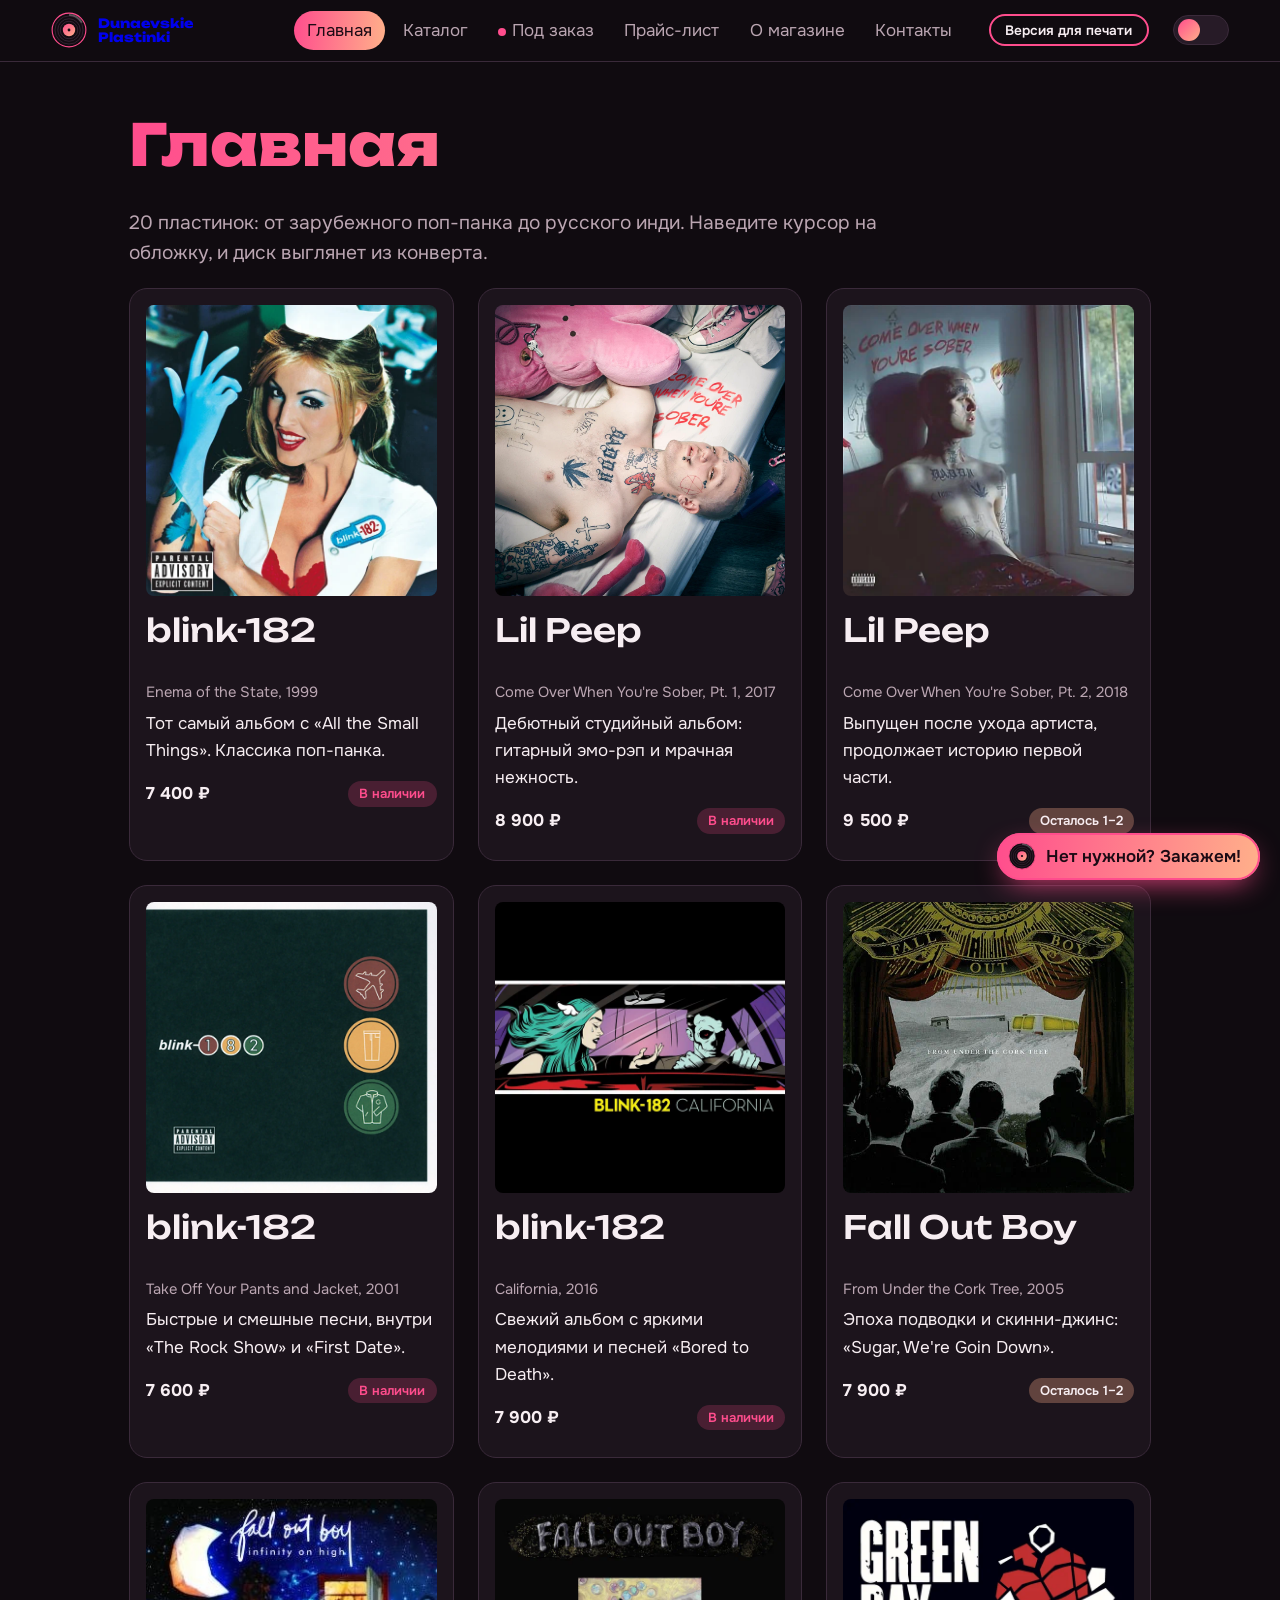
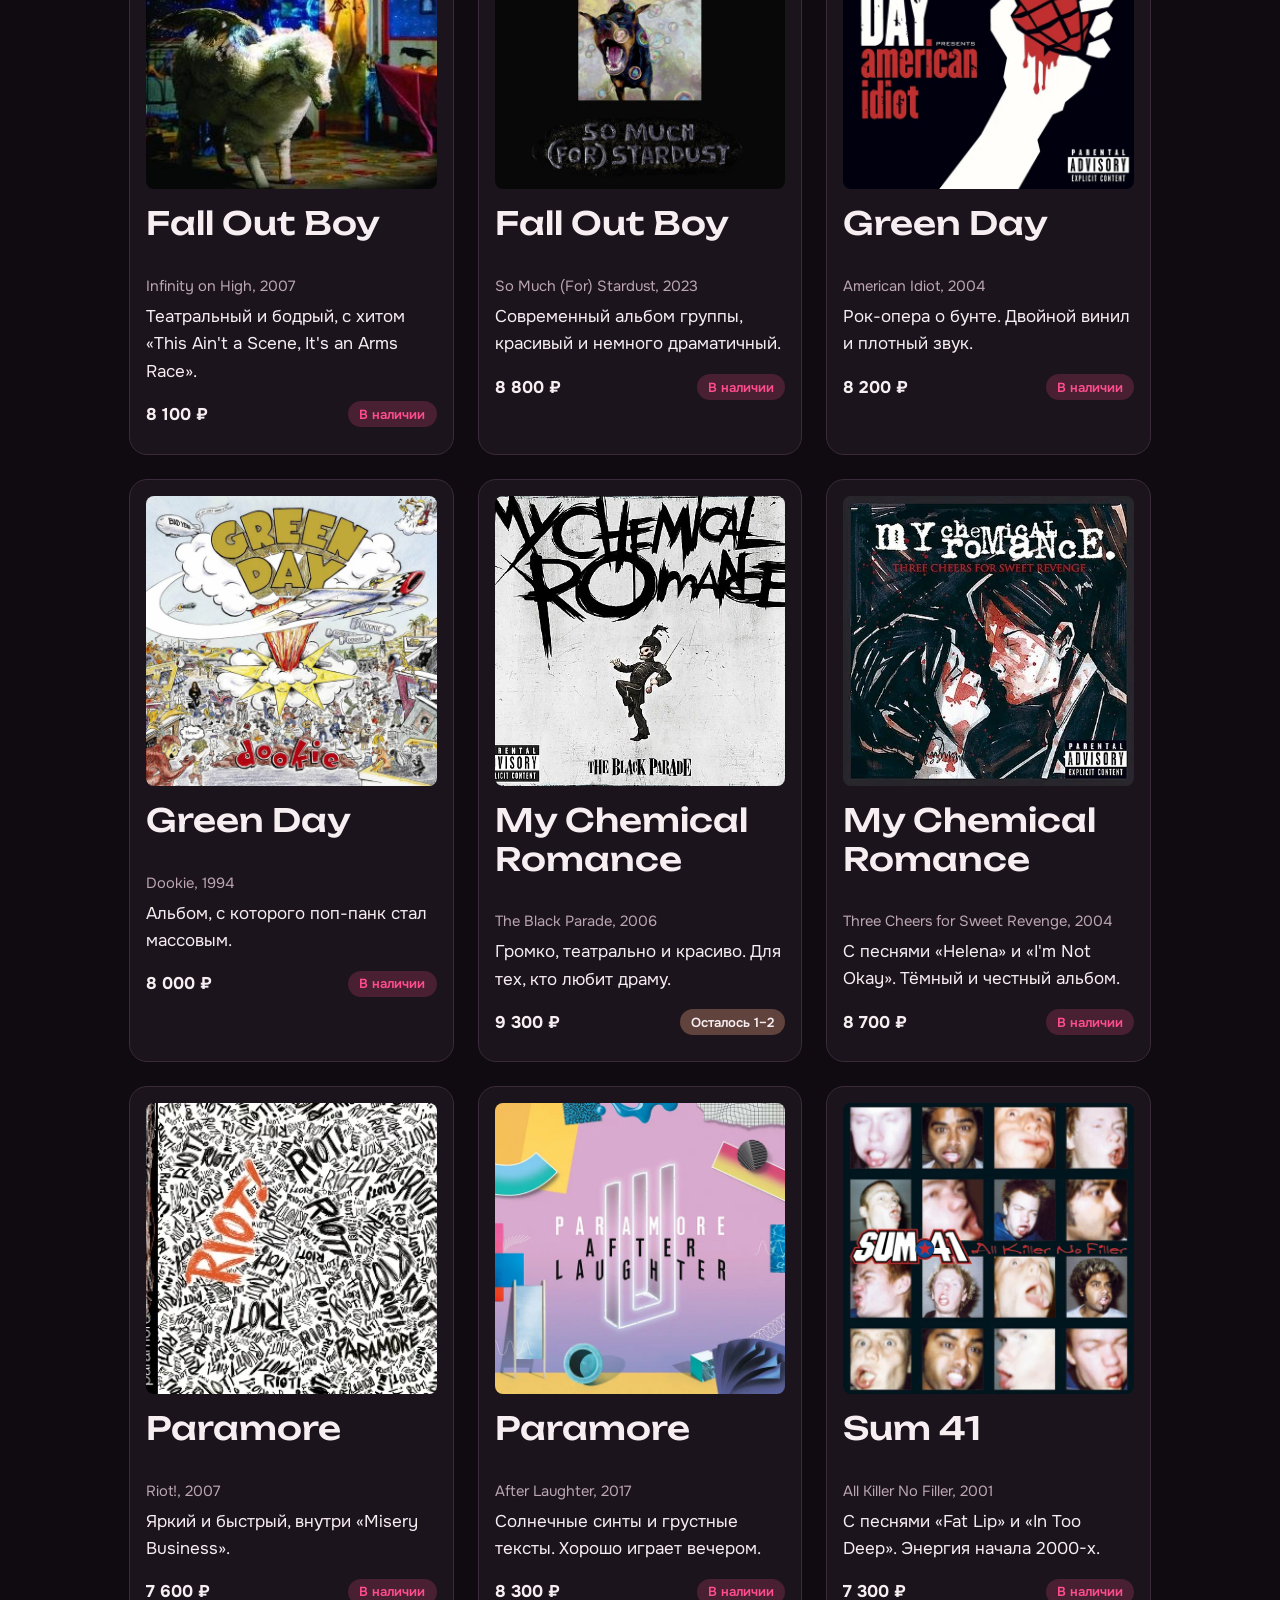
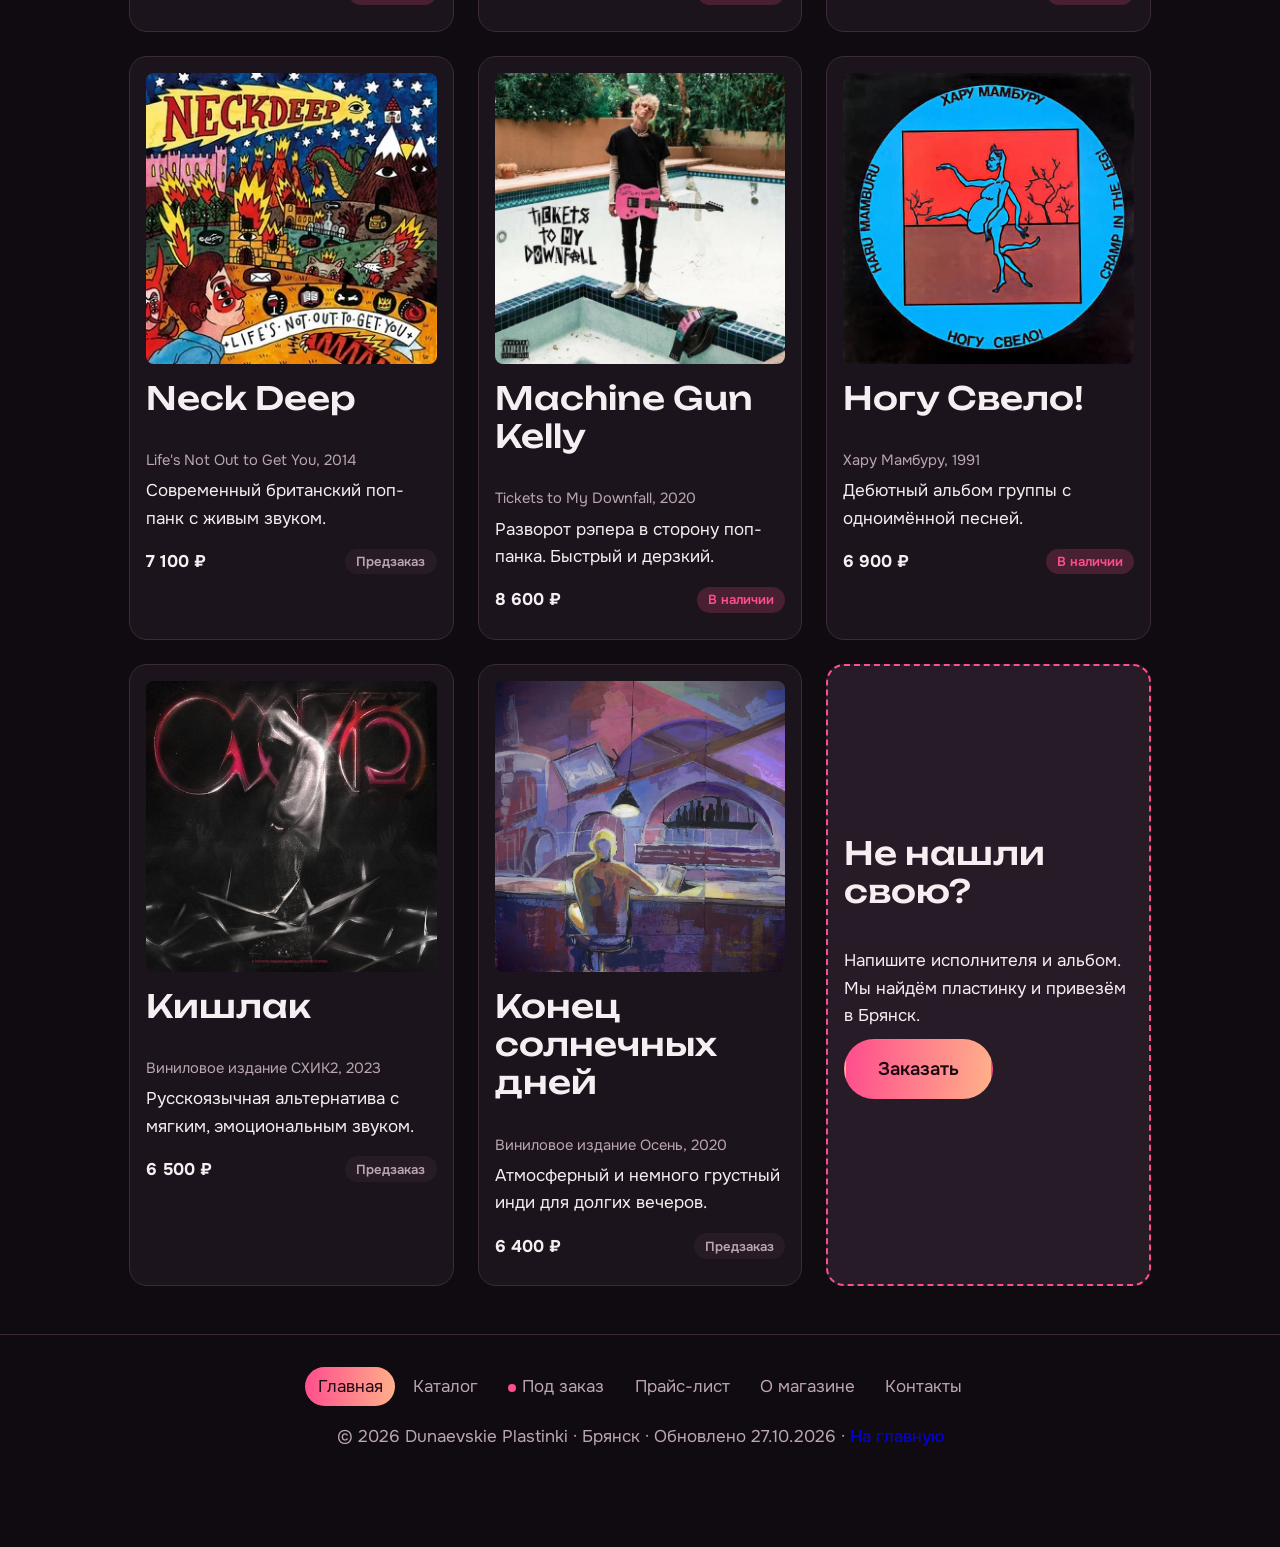
==== commit 10a43f4c: "lab3-web" ====
--- a/index.html
+++ b/index.html
@@ -10,7 +10,10 @@
     <link rel="preconnect" href="https://fonts.googleapis.com">
     <link rel="preconnect" href="https://fonts.gstatic.com" crossorigin>
     <link href="https://fonts.googleapis.com/css2?family=Onest:wght@400;600&family=Unbounded:wght@500;800&display=swap" rel="stylesheet">
-    <link rel="stylesheet" href="styles.css">
+    <link rel="stylesheet" href="styles.css" id="main-style">
+    <!-- jQuery (как в методичке) и общий скрипт сайта -->
+    <script src="https://ajax.googleapis.com/ajax/libs/jquery/3.7.1/jquery.min.js"></script>
+    <script src="script.js"></script>
 </head>
 <body>
     <header class="header">
@@ -20,14 +23,16 @@
         </a>
         <nav aria-label="Главное меню">
             <ul class="menu">
-                <li><a href="index.html">Главная</a></li>
-                <li><a href="catalog.html" aria-current="page">Каталог</a></li>
+                <li><a href="index.html" aria-current="page">Главная</a></li>
+                <li><a href="catalog.html">Каталог</a></li>
                 <li class="hot"><a href="order.html">Под заказ</a></li>
                 <li><a href="price.html">Прайс-лист</a></li>
                 <li><a href="about.html">О магазине</a></li>
                 <li><a href="contacts.html">Контакты</a></li>
             </ul>
         </nav>
+        <!-- Кнопка переключения на версию для печати -->
+        <button type="button" class="print-btn" id="print-btn">Версия для печати</button>
         <!-- Переключатель темки (чистый CSS) -->
         <div class="toggle" title="Сменить тему">
             <input type="checkbox" id="theme" aria-label="Светлая тема">
@@ -37,7 +42,7 @@
 
     <main>
         <section>
-            <h1 class="grad">Каталог</h1>
+            <h1 class="grad">Главная</h1>
             <p class="lead">20 пластинок: от зарубежного поп-панка до русского инди. Наведите курсор на обложку, и диск выглянет из конверта.</p>
             
             <div class="grid">
@@ -314,8 +319,8 @@
     <footer class="footer">
         <nav aria-label="Меню в подвале">
             <ul class="menu">
-                <li><a href="index.html">Главная</a></li>
-                <li><a href="catalog.html" aria-current="page">Каталог</a></li>
+                <li><a href="index.html" aria-current="page">Главная</a></li>
+                <li><a href="catalog.html">Каталог</a></li>
                 <li class="hot"><a href="order.html">Под заказ</a></li>
                 <li><a href="price.html">Прайс-лист</a></li>
                 <li><a href="about.html">О магазине</a></li>
--- a/styles.css
+++ b/styles.css
@@ -997,4 +997,111 @@
 
 .menu a:active {
   transform: scale(0.95);
-}+}
+/* =====================================================
+   ЛАБОРАТОРНАЯ №3: кнопка печати и фильтр каталога
+   ===================================================== */
+
+/* ---------- Кнопка «Версия для печати» ---------- */
+.print-btn {
+  flex: none;
+  padding: 0.35rem 0.9rem;
+  border: 2px solid var(--pink);
+  border-radius: 99px;
+  background: none;
+  color: var(--text);
+  font: 600 0.85rem Onest, Arial, sans-serif;
+  cursor: pointer;
+  transition: transform 0.2s, background 0.2s;
+}
+
+.print-btn:hover {
+  background: linear-gradient(95deg, var(--pink), var(--peach));
+  color: var(--ink);
+  transform: translateY(-2px);
+}
+
+/* ---------- Каталог: фильтр слева, карточки справа ---------- */
+.catalog-layout {
+  display: grid;
+  grid-template-columns: 270px 1fr;
+  gap: 2rem;
+  align-items: start;
+}
+
+.filters {
+  position: sticky;
+  top: 90px;
+  max-height: calc(100vh - 110px);
+  overflow-y: auto;
+  padding: 1.2rem;
+  border: 1px solid var(--line);
+  border-radius: 18px;
+  background-color: var(--surface);
+}
+
+.filters h2 {
+  margin: 0 0 0.8rem;
+  font-size: 1.1rem;
+}
+
+.filter-group {
+  margin: 0 0 1rem;
+  padding: 0;
+  border: 0;
+}
+
+.filter-group legend {
+  margin-bottom: 0.3rem;
+  padding: 0;
+  font: 500 0.9rem Unbounded, Arial, sans-serif;
+  color: var(--pink);
+}
+
+/* Одна строка фильтра: галочка, название, количество */
+.filter-item {
+  display: flex;
+  align-items: center;
+  gap: 0.5rem;
+  padding: 0.15rem 0;
+  font-weight: 400;
+  cursor: pointer;
+  transition: opacity 0.25s;
+}
+
+.filter-item input {
+  accent-color: var(--pink);
+}
+
+.filter-item .count {
+  margin-left: auto;
+  color: var(--muted);
+  font-size: 0.85rem;
+}
+
+/* «Умный» фильтр: недоступная галочка серая */
+.filter-item.disabled {
+  opacity: 0.35;
+  cursor: not-allowed;
+}
+
+.found {
+  margin: 0.5rem 0;
+}
+
+.empty {
+  padding: 2rem 0;
+  color: var(--muted);
+  text-align: center;
+}
+
+@media (max-width: 820px) {
+  .catalog-layout {
+    grid-template-columns: 1fr;
+  }
+
+  .filters {
+    position: static;
+    max-height: none;
+  }
+}
